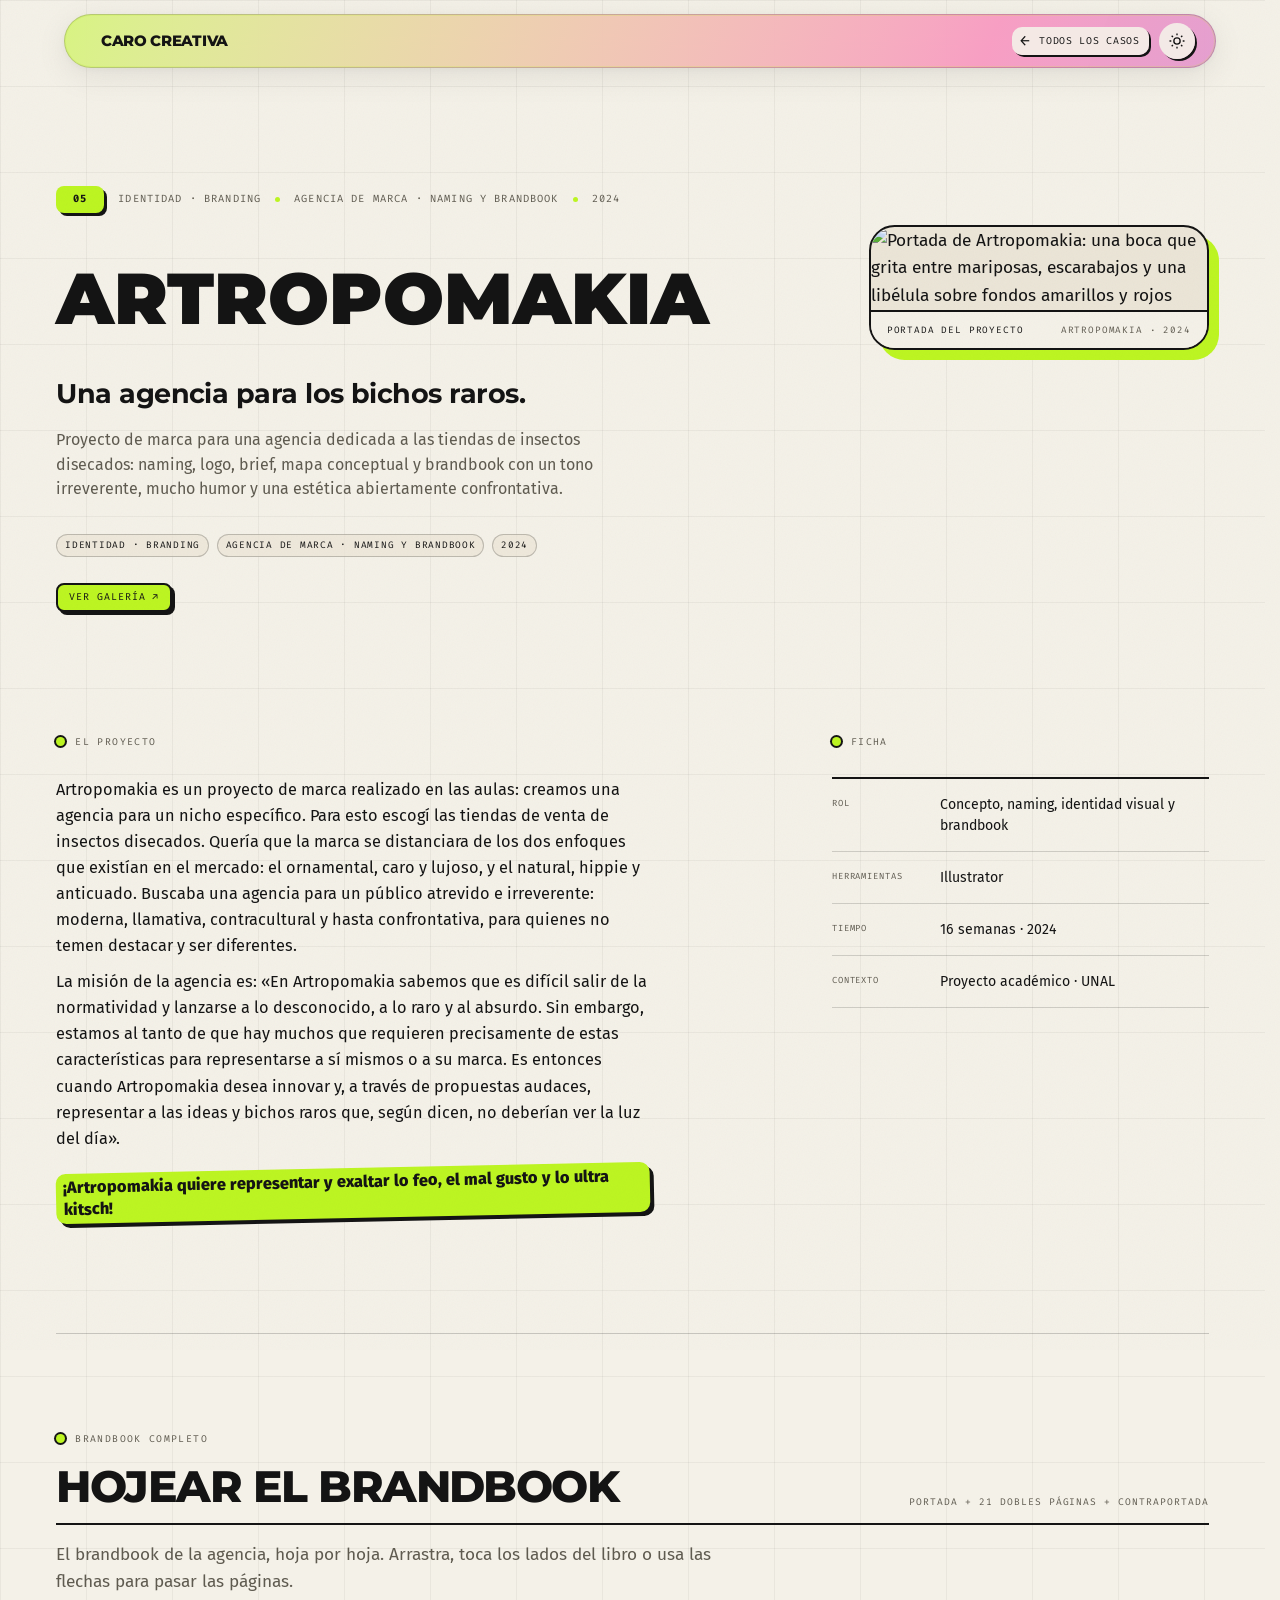
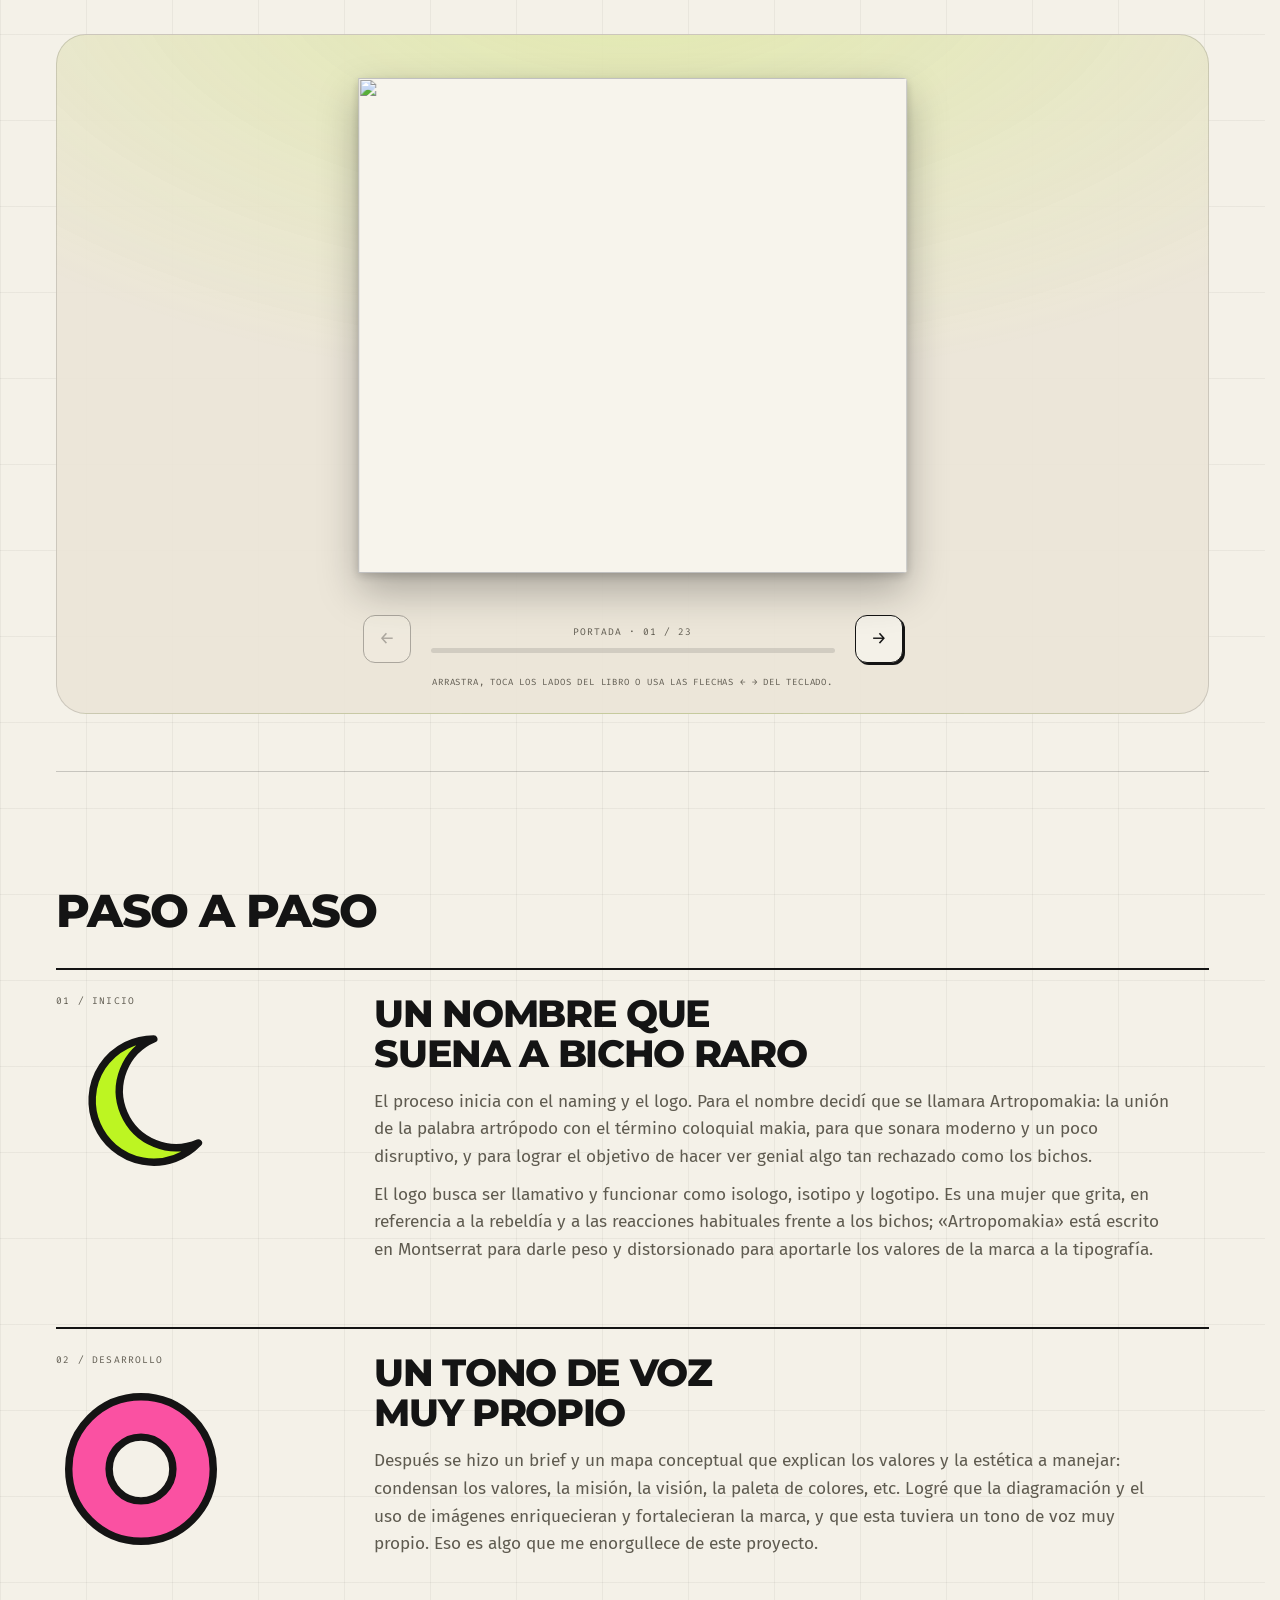
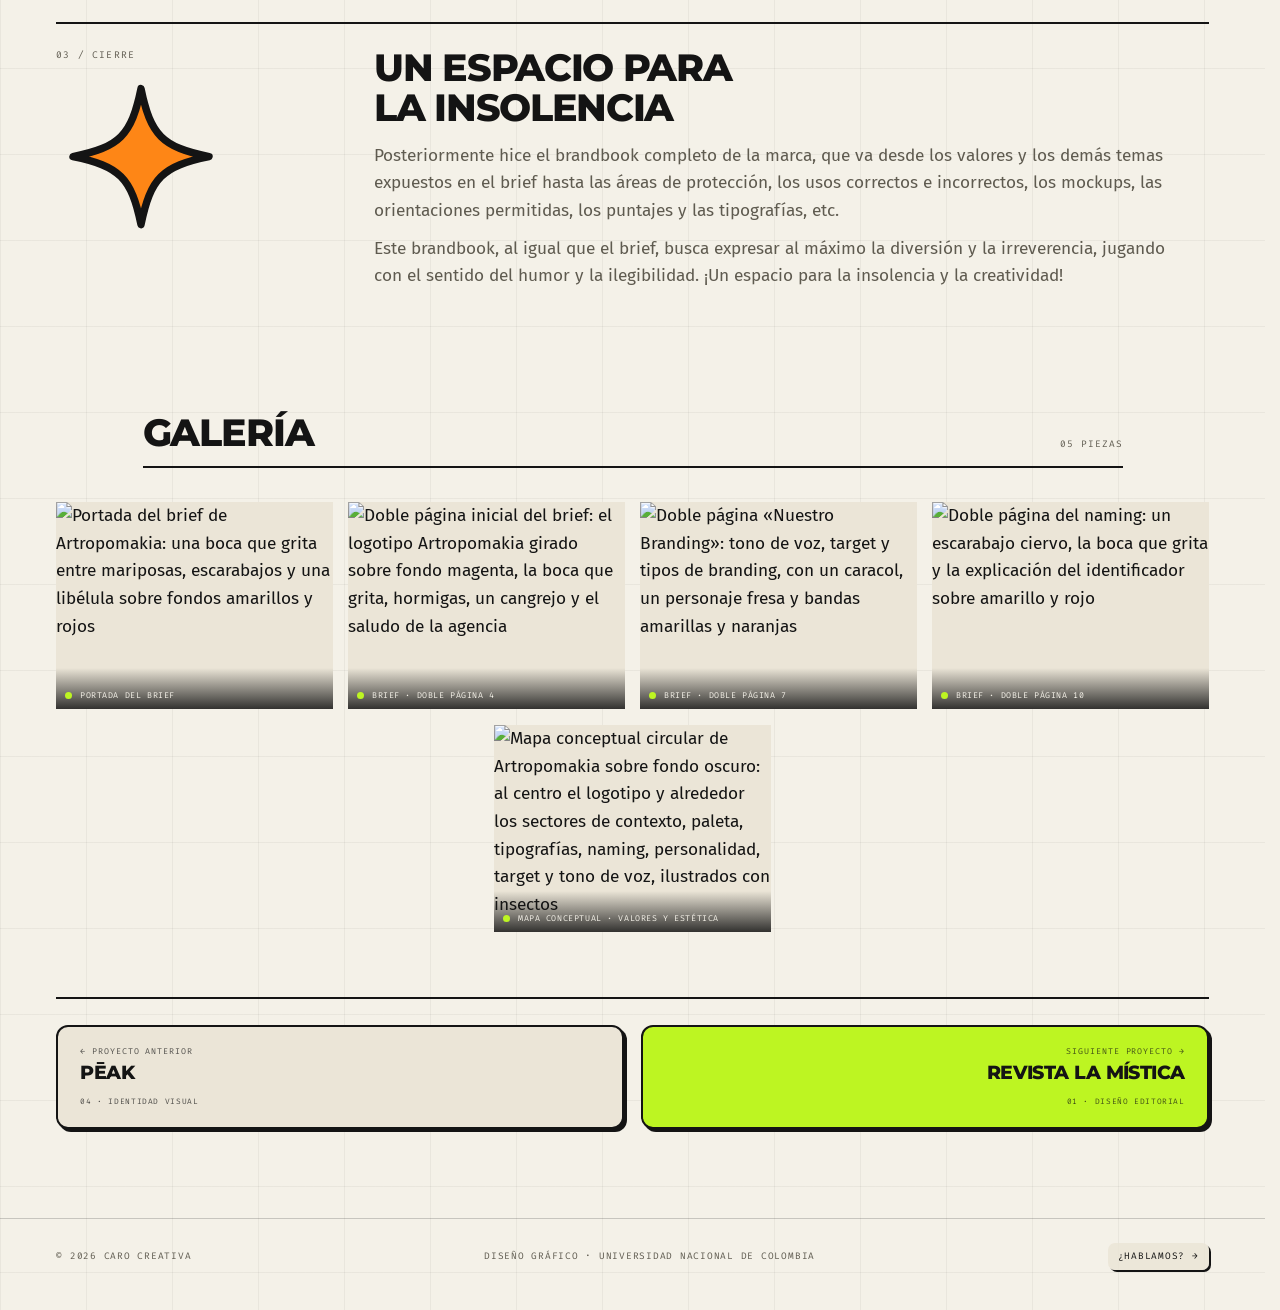
==== proyectos/artropomakia.html @ 35c49c98 "Add files via upload" ====
<!DOCTYPE html>
<html lang="es" data-theme="day">
<head>
  <meta charset="UTF-8">
  <meta name="viewport" content="width=device-width, initial-scale=1.0">
  <title>Artropomakia — Caro Creativa</title>
  <meta name="description" content="Proyecto de marca para una agencia dedicada a las tiendas de insectos disecados: naming, logo, brief, mapa conceptual y brandbook con un tono irreverente, mucho humor y una estética abiertamente confrontativa.">
  <meta name="theme-color" content="#f4f1e8">
  <meta property="og:title" content="Artropomakia — Caro Creativa">
  <meta property="og:description" content="Proyecto de marca para una agencia dedicada a las tiendas de insectos disecados: naming, logo, brief, mapa conceptual y brandbook con un tono irreverente, mucho humor y una estética abiertamente confrontativa.">
  <meta property="og:type" content="article">

  <link rel="icon" href="../assets/favicon.svg" type="image/svg+xml">
  <link rel="preconnect" href="https://fonts.googleapis.com">
  <link rel="preconnect" href="https://fonts.gstatic.com" crossorigin>
  <link href="https://fonts.googleapis.com/css2?family=Montserrat:wght@700;800;900&family=Fira+Sans:ital,wght@0,400;0,500;0,600;0,700;1,400&family=Fira+Code:wght@400;700&display=swap" rel="stylesheet">

  <script>
    try {
      var tema = localStorage.getItem('tema');
      if (tema === 'night' || tema === 'day') document.documentElement.dataset.theme = tema;
    } catch (e) {}
    document.documentElement.classList.add('js');
  </script>

  <link rel="stylesheet" href="../styles.css?v=23">
  <link rel="stylesheet" href="proyecto.css?v=82">
  <script src="../src/data/proyectos.js?v=84" defer></script>
  <script src="proyecto.js?v=47" defer></script>
</head>
<body class="project-page" data-project="artropomakia" data-root="../">

  <a class="skip-link" href="#contenido">Saltar al contenido</a>
  <div class="grain" aria-hidden="true"></div>
  <div class="project-progress" aria-hidden="true"><span data-project-progress></span></div>

  <header class="nav project-nav">
    <a class="brand" href="../index.html#inicio" aria-label="Caro Creativa, volver al inicio">
      <span class="brand__name">Caro Creativa</span>
    </a>

    <div class="project-nav__actions">
      <a class="project-nav__back" href="../index.html#trabajos" aria-label="Volver a todos los casos">
        <span class="project-nav__arrow" aria-hidden="true">←</span>
        <span>todos los casos</span>
      </a>
      <button class="theme-toggle" id="theme-toggle" type="button" aria-label="Cambiar a tema noche" aria-pressed="false">
        <svg class="icon icon--sun" viewBox="0 0 24 24" fill="none" stroke="currentColor" stroke-width="1.8" aria-hidden="true">
          <circle cx="12" cy="12" r="4.2"/>
          <path d="M12 2v2.4M12 19.6V22M2 12h2.4M19.6 12H22M4.9 4.9l1.7 1.7M17.4 17.4l1.7 1.7M19.1 4.9l-1.7 1.7M6.6 17.4l-1.7 1.7"/>
        </svg>
        <svg class="icon icon--moon" viewBox="0 0 24 24" fill="none" stroke="currentColor" stroke-width="1.8" aria-hidden="true">
          <path d="M20.5 14.6A8.6 8.6 0 0 1 9.4 3.5a8.6 8.6 0 1 0 11.1 11.1Z"/>
        </svg>
      </button>
    </div>
  </header>

  <main class="project-main" id="contenido">
    <article class="project-article" aria-labelledby="project-title">

      <div class="project-hero-layout">
        <header class="project-hero">
          <div class="project-hero__meta" data-reveal>
            <span class="project-hero__index" data-project-order>06</span>
            <span data-project-category>Identidad · Branding</span>
            <span class="project-hero__dot" aria-hidden="true"></span>
            <span data-project-type>Agencia de marca · Naming y brandbook</span>
            <span class="project-hero__dot" aria-hidden="true"></span>
            <span data-project-year>2024</span>
          </div>

          <h1 class="project-title" id="project-title" data-project-title data-reveal>Artropomakia</h1>
          <p class="project-tagline" data-project-tagline data-reveal>Una agencia para los bichos raros.</p>
          <p class="project-summary" data-project-summary data-reveal>Proyecto de marca para una agencia dedicada a las tiendas de insectos disecados: naming, logo, brief, mapa conceptual y brandbook con un tono irreverente, mucho humor y una estética abiertamente confrontativa.</p>
          <ul class="project-tags" data-project-tags data-reveal aria-label="Categorías del proyecto">
            <li>Identidad · Branding</li>
            <li>Agencia de marca · Naming y brandbook</li>
          </ul>
          <a class="project-hero__cta" href="#galeria" data-reveal>
            Ver galería <span aria-hidden="true">↗</span>
          </a>
        </header>

        <figure class="project-cover" data-reveal>
          <img data-project-cover src="../assets/img/proyectos/artropomakia.webp" alt="Portada de Artropomakia: una boca que grita entre mariposas, escarabajos y una libélula sobre fondos amarillos y rojos" width="1200" height="900">
          <figcaption>
            <span>Portada del proyecto</span>
            <span>Artropomakia · 2024</span>
          </figcaption>
        </figure>
      </div>

      <section class="project-intro" aria-labelledby="project-intro-title">
        <div>
          <p class="project-label" data-reveal>El proyecto</p>
          <h2 class="sr-only" id="project-intro-title">Sobre Artropomakia</h2>
          <div class="project-prose" data-project-intro data-reveal>
            <p>Proyecto de marca para una agencia dedicada a las tiendas de insectos disecados: naming, logo, brief, mapa conceptual y brandbook con un tono irreverente, mucho humor y una estética abiertamente confrontativa.</p>
          </div>
        </div>

        <aside class="project-intro__aside" data-reveal aria-label="Ficha del proyecto">
          <p class="project-label">Ficha</p>
          <dl class="project-facts">
            <div><dt>rol</dt><dd data-project-role>Concepto, ilustración, color y composición editorial</dd></div>
            <div><dt>herramientas</dt><dd data-project-tools>Procreate · Photoshop · InDesign</dd></div>
            <div><dt>tiempo</dt><dd data-project-duration>16 semanas · 2024</dd></div>
            <div><dt>contexto</dt><dd data-project-context>Proyecto académico · UNAL</dd></div>
          </dl>
        </aside>
      </section>

      <section class="project-book" data-project-book hidden aria-labelledby="project-book-title">
        <div class="project-book__head" data-reveal>
          <div>
            <p class="project-label" data-book-label></p>
            <h2 class="project-book__title" id="project-book-title" data-book-title></h2>
          </div>
          <p class="project-book__note" data-book-note></p>
        </div>
        <p class="project-book__desc" data-book-desc data-reveal></p>
        <div class="project-book__stage" data-reveal>
          <div class="project-book__viewport" data-book-viewport>
            <div class="book" data-book tabindex="0" role="group" aria-roledescription="revista hojeable" aria-describedby="project-book-help">
              <div class="book__base book__base--left" data-book-base="left" aria-hidden="true"><img data-book-img="left" alt="" decoding="async"></div>
              <div class="book__base book__base--right" data-book-base="right" aria-hidden="true"><img data-book-img="right" alt="" decoding="async"></div>
              <div class="book__turn" data-book-turn aria-hidden="true">
                <div class="book__face book__face--front"><img data-book-img="front" alt="" decoding="async"></div>
                <div class="book__face book__face--back"><img data-book-img="back" alt="" decoding="async"></div>
              </div>
              <span class="book__spine" aria-hidden="true"></span>
            </div>
            <button class="book__zone book__zone--prev" data-book-zone="prev" type="button" tabindex="-1" aria-label="Página anterior">
              <span class="book__zone-arrow" aria-hidden="true">←</span>
            </button>
            <button class="book__zone book__zone--next" data-book-zone="next" type="button" tabindex="-1" aria-label="Página siguiente">
              <span class="book__zone-arrow" aria-hidden="true">→</span>
            </button>
          </div>
          <div class="project-book__controls">
            <button class="book__btn" data-book-prev type="button" aria-label="Página anterior">←</button>
            <div class="project-book__status">
              <p class="project-book__counter" data-book-counter aria-live="polite">Portada</p>
              <div class="project-book__track" aria-hidden="true"><span class="project-book__fill" data-book-fill></span></div>
            </div>
            <button class="book__btn" data-book-next type="button" aria-label="Página siguiente">→</button>
          </div>
          <p class="project-book__hint" id="project-book-help">Arrastra, toca los lados del libro o usa las flechas ← → del teclado.</p>
        </div>
      </section>

      <section class="project-prototype" data-project-prototype hidden aria-labelledby="project-prototype-title">
        <div class="project-prototype__head" data-reveal>
          <div>
            <p class="project-label">Prototipo interactivo</p>
            <h2 class="project-prototype__title" id="project-prototype-title" data-prototype-title></h2>
          </div>
          <a class="project-prototype__link" data-prototype-link href="#" target="_blank" rel="noopener">Abrir en Figma ↗</a>
        </div>
        <p class="project-prototype__desc" data-prototype-desc data-reveal></p>
        <div class="project-prototype__stage" data-reveal>
          <div class="phone-mockup">
            <span class="phone-mockup__btn phone-mockup__btn--up" aria-hidden="true"></span>
            <span class="phone-mockup__btn phone-mockup__btn--down" aria-hidden="true"></span>
            <span class="phone-mockup__btn phone-mockup__btn--power" aria-hidden="true"></span>
            <div class="phone-mockup__screen">
              <div class="phone-mockup__island" aria-hidden="true"></div>
              <iframe data-prototype-iframe title="Prototipo interactivo" loading="lazy" allowfullscreen></iframe>
            </div>
          </div>
        </div>
      </section>

      <section class="project-chapters" aria-label="Proceso del proyecto">
        <div class="project-chapters__head" data-reveal>
          <h2 class="project-chapters__title">Paso a paso</h2>
        </div>
        <div class="project-chapters__list" data-project-chapters></div>
      </section>

      <section class="project-gallery" id="galeria" aria-labelledby="project-gallery-title">
        <div class="project-gallery__head" data-reveal>
          <h2 class="project-gallery__title" id="project-gallery-title">Galería</h2>
          <span class="project-gallery__count" data-project-gallery-count></span>
        </div>
        <div class="project-gallery__grid project-gallery__grid--compact" data-project-gallery></div>
      </section>

      <nav class="project-pager" aria-label="Otros proyectos">
        <a class="project-pager__link project-pager__link--prev" data-project-prev href="../index.html#trabajos">
          <span class="project-pager__label">← proyecto anterior</span>
          <span class="project-pager__title">Todos los casos</span>
          <span class="project-pager__meta">Caro Creativa · Portafolio</span>
        </a>
        <a class="project-pager__link project-pager__link--next" data-project-next href="../index.html#trabajos">
          <span class="project-pager__label">siguiente proyecto →</span>
          <span class="project-pager__title">Todos los casos</span>
          <span class="project-pager__meta">Caro Creativa · Portafolio</span>
        </a>
      </nav>

    </article>
  </main>

  <footer class="project-footer">
    <span>© <span data-project-year-copy>2024</span> Caro Creativa</span>
    <span>Diseño gráfico · Universidad Nacional de Colombia</span>
    <a href="../index.html#contacto">¿Hablamos? →</a>
  </footer>

  <dialog class="project-lightbox" data-project-lightbox aria-labelledby="project-lightbox-caption">
    <button class="project-lightbox__close" data-lightbox-close type="button" aria-label="Cerrar imagen">✕</button>
    <figure class="project-lightbox__figure">
      <img data-lightbox-image src="" alt="">
      <figcaption class="project-lightbox__caption" id="project-lightbox-caption" data-lightbox-caption></figcaption>
    </figure>
    <div class="project-lightbox__bar">
      <button class="project-lightbox__arrow" data-lightbox-prev type="button" aria-label="Imagen anterior">←</button>
      <span class="project-lightbox__count" data-lightbox-count></span>
      <button class="project-lightbox__arrow" data-lightbox-next type="button" aria-label="Imagen siguiente">→</button>
    </div>
  </dialog>

  <noscript>
    <p class="project-noscript">
      Este proyecto necesita JavaScript para mostrar su contenido completo.
      Puedes volver a la <a href="../index.html#trabajos">galería de casos</a>.
    </p>
  </noscript>

</body>
</html>
---- styles.css ----
/* =========================================================
   Caro Creativa — Portafolio
   Dirección: acid graphics + neo-brutalismo suave.
   Paleta: lima, violeta, rosa, naranja, púrpura sobre crema.
   Navbar glass, grid rectangular con nodos, marco 3D,
   textura halftone en formas ornamentales, logos + corazones retro.
   ========================================================= */

:root {
  --lime: #bdf522;
  --violet: #7b46f8;
  --pink: #fa51a2;
  --orange: #fe8616;
  --purple: #a609f0;

  --cream: #f4f1e8;
  --black: #141414;

  --paper: #f4f1e8;
  --paper-2: #ebe5d7;
  --ink: #141414;
  --muted: #5f5b50;

  --line: transparent;
  --line-strong: rgba(20, 20, 20, 0.12);
  --grid: rgba(20, 20, 20, 0.05);
  --grid-strong: rgba(20, 20, 20, 0.09);

  --glass-bg: color-mix(in srgb, var(--paper) 78%, transparent);
  --glass-border: color-mix(in srgb, var(--ink) 18%, transparent);
  --glass-shadow: 0 8px 32px rgba(0,0,0,0.08), 0 2px 8px rgba(0,0,0,0.04);

  --shadow: 6px 6px 0 var(--ink);
  --shadow-sm: 4px 4px 0 var(--ink);
  --shadow-lg: 10px 10px 0 var(--ink);
  --shadow-xl: 14px 14px 0 var(--ink);

  --font-display: "Montserrat", ui-sans-serif, system-ui, -apple-system, sans-serif;
  --font-sans: "Fira Sans", ui-sans-serif, system-ui, -apple-system, sans-serif;
  --font-mono: "Fira Code", ui-monospace, SFMono-Regular, Menlo, monospace;

  --pad: clamp(18px, 4.4vw, 64px);
  --max: 1340px;
  --ease: cubic-bezier(0.16, 0.84, 0.24, 1);
  --ease-soft: cubic-bezier(0.33, 1, 0.68, 1);

  --contact-bg: var(--paper);
  --contact-ink: var(--ink);
  --contact-mail: var(--ink);
  --contact-grid: rgba(20, 20, 20, 0.06);
}

[data-theme="night"] {
  --paper: #141414;
  --paper-2: #1e1e1e;
  --ink: #f4f1e8;
  --muted: #b6b0a2;

  --line: transparent;
  --line-strong: rgba(244, 241, 232, 0.12);
  --grid: rgba(244, 241, 232, 0.04);
  --grid-strong: rgba(244, 241, 232, 0.08);

  --glass-bg: color-mix(in srgb, var(--paper) 82%, transparent);
  --glass-border: color-mix(in srgb, var(--ink) 20%, transparent);
  --glass-shadow: 0 8px 32px rgba(0,0,0,0.35), 0 2px 8px rgba(0,0,0,0.2);

  --accent-text: var(--lime);
  --contact-bg: #0b0b0b;
  --contact-ink: var(--cream);
  --contact-mail: var(--lime);
  --contact-grid: rgba(244, 241, 232, 0.06);
}

/* =========================================================
   Print texture (halftone) - reusable
   ========================================================= */

/* =========================================================
   Reset
   ========================================================= */
*, *::before, *::after { box-sizing: border-box; }
html { scroll-behavior: smooth; -webkit-text-size-adjust: 100%; scrollbar-gutter: stable; overflow-x: clip; }
html.js body.is-loading { overflow: hidden; }
html:not(.js) body.is-loading { overflow: auto; }

body {
  margin: 0;
  background-color: var(--paper);
  background-image: none;
  color: var(--ink);
  font-family: var(--font-sans);
  font-size: clamp(1rem, 0.96rem + 0.2vw, 1.08rem);
  line-height: 1.6;
  font-weight: 400;
  overflow-x: hidden;
  transition: background-color 0.45s var(--ease), color 0.45s var(--ease);
}
body.menu-open { overflow: hidden; }

img { max-width: 100%; height: auto; display: block; }
a { color: inherit; text-decoration: none; }
button { font: inherit; color: inherit; background: none; border: 0; padding: 0; cursor: pointer; }
h1, h2, h3, p, figure, dl, dd { margin: 0; }
ul { margin: 0; padding: 0; list-style: none; }

::selection { background: var(--lime); color: var(--black); }
:focus-visible { outline: 3px solid var(--violet); outline-offset: 3px; }

/* =========================================================
   Utilidades
   ========================================================= */
.sr-only { position: absolute; width: 1px; height: 1px; padding: 0; margin: -1px; overflow: hidden; clip: rect(0 0 0 0); white-space: nowrap; border: 0; }

.skip-link {
  position: fixed; top: 10px; left: 10px; z-index: 1200;
  padding: 0.7em 1.1em; background: var(--lime); color: var(--black);
  border: none; border-radius: 8px;
  box-shadow: 4px 4px 0 var(--black);
  font-family: var(--font-mono); font-size: 0.72rem; letter-spacing: 0.08em; text-transform: uppercase;
  transform: translateY(-200%); transition: transform 0.3s var(--ease);
}
.skip-link:focus { transform: none; }

/* =========================================================
   Textura global grain
   ========================================================= */
.grain {
  position: fixed; inset: -50%; z-index: 90;
  pointer-events: none; opacity: 0.05;
  background-image: url("data:image/svg+xml,%3Csvg xmlns='http://www.w3.org/2000/svg' width='220' height='220'%3E%3Cfilter id='n'%3E%3CfeTurbulence type='fractalNoise' baseFrequency='0.82' numOctaves='3' stitchTiles='stitch'/%3E%3C/filter%3E%3Crect width='220' height='220' filter='url(%23n)'/%3E%3C/svg%3E");
  animation: grainShift 8s steps(6) infinite;
  mix-blend-mode: multiply;
}
[data-theme="night"] .grain { opacity: 0.08; mix-blend-mode: screen; }
.cutout-bg { position: fixed; inset: 0; z-index: 0; pointer-events: none; overflow: hidden; }
.cutout { position: absolute; display: block; filter: drop-shadow(4px 4px 0 rgba(20,20,20,.18)); opacity: .92; }
.cutout--star { aspect-ratio: 1; clip-path: polygon(50% 0%, 61% 35%, 98% 35%, 68% 57%, 79% 91%, 50% 70%, 21% 91%, 32% 57%, 2% 35%, 39% 35%); }
.cutout--star-1 { width: 96px; top: 14%; left: 4%; background: var(--pink); transform: rotate(-12deg); }
.cutout--star-2 { width: 64px; top: 52%; right: 6%; background: var(--violet); transform: rotate(14deg); }
.cutout--star-3 { width: 52px; bottom: 12%; left: 8%; background: var(--orange); transform: rotate(-8deg); }
.cutout--circle { border-radius: 50%; }
.cutout--circle-1 { width: 140px; aspect-ratio: 1; top: 28%; right: 12%; background: radial-gradient(circle at 32% 28%, #fff 0%, var(--lime) 34%, var(--lime) 100%); transform: rotate(8deg); }
.cutout--circle-2 { width: 88px; aspect-ratio: 1; top: 66%; right: 4%; background: radial-gradient(circle at 30% 30%, var(--cream) 0%, var(--orange) 55%, var(--orange) 100%); transform: rotate(-10deg); }
.cutout--circle-3 { width: 58px; aspect-ratio: 1; top: 8%; right: 22%; background: var(--purple); transform: rotate(12deg); }
.cutout--line { height: 10px; border-radius: 999px; }
.cutout--line-1 { width: 150px; top: 38%; left: 2%; background: var(--violet); transform: rotate(-24deg); }
.cutout--line-2 { width: 110px; top: 80%; right: 16%; background: var(--pink); transform: rotate(18deg); }
.cutout--line-3 { width: 84px; top: 6%; left: 38%; background: var(--lime); transform: rotate(-14deg); }
[data-theme="night"] .cutout { opacity: .55; filter: drop-shadow(4px 4px 0 rgba(0,0,0,.5)); }
@keyframes grainShift {
  0%,100% { transform: translate(0,0); }
  20% { transform: translate(-2%,1%); }
  40% { transform: translate(1%,-2%); }
  60% { transform: translate(-1%,2%); }
  80% { transform: translate(2%,1%); }
}

/* =========================================================
   Progress bar
   ========================================================= */
.progress { position: fixed; top: 0; left: 0; right: 0; height: 4px; z-index: 150; pointer-events: none; }
.progress span { display: block; height: 100%; background: var(--lime); border: none; transform: scaleX(0); transform-origin: left center; }

/* =========================================================
   Cursor personalizado (mismo comportamiento)
   ========================================================= */
.cursor { position: fixed; top: 0; left: 0; z-index: 1000; pointer-events: none; mix-blend-mode: difference; display: none; opacity: 0; }
.has-cursor .cursor { display: block; }
.cursor__ring { position: absolute; top: 0; left: 0; width: 36px; height: 36px; margin: -18px 0 0 -18px; border: 1px solid #fff; border-radius: 50%; display: grid; place-items: center; transition: width .35s var(--ease), height .35s var(--ease), margin .35s var(--ease), background .35s var(--ease); }
.cursor__dot { position: absolute; top: 0; left: 0; width: 5px; height: 5px; margin: -2.5px 0 0 -2.5px; border-radius: 50%; background: #fff; }
.cursor__label { font-family: var(--font-sans); font-size: 10px; letter-spacing: .08em; text-transform: uppercase; color: #000; opacity: 0; transform: scale(.6); transition: opacity .25s var(--ease), transform .25s var(--ease); white-space: nowrap; }
.cursor.is-link .cursor__ring { width: 58px; height: 58px; margin: -29px 0 0 -29px; }
.cursor.is-view .cursor__ring { width: 92px; height: 92px; margin: -46px 0 0 -46px; background: #fff; border-color: #fff; }
.cursor.is-view .cursor__label { opacity: 1; transform: none; }
@media (pointer: coarse), (hover: none) { .cursor { display: none !important; } }

/* =========================================================
   INTRO: estrella collage scroll-driven
   ========================================================= */
.star-stage { position: fixed; inset: 0; z-index: 200; display: grid; place-items: center; overflow: hidden; touch-action: none; cursor: crosshair; transition: opacity .6s var(--ease), visibility .6s var(--ease); }
.star-stage.is-done { opacity: 0; visibility: hidden; pointer-events: none; }

.star-stage__bg { position: absolute; inset: 0; background-color: var(--cream); background-image: linear-gradient(to right, rgba(20,20,20,.1) 1px, transparent 1px), linear-gradient(to bottom, rgba(20,20,20,.1) 1px, transparent 1px), radial-gradient(circle at 50% 44%, rgba(255,255,255,.75), transparent 62%); background-size: 64px 64px, 64px 64px, 100% 100%; transition: opacity .15s linear; }

.star-stage__scale { position: relative; z-index: 2; width: min(82vmin, 780px); aspect-ratio: 1; display: grid; place-items: center; will-change: transform; transform-origin: center center; }
.star-stage__collage { position: relative; width: 100%; height: 100%; animation: starArrive 1.1s var(--ease) both; transform-origin: center center; }
@keyframes starArrive { from { opacity: 0; transform: scale(.55) rotate(-10deg); } to { opacity: 1; transform: none; } }

.star-layer { position: absolute; display: block; transform-origin: 50% 50%; will-change: transform, opacity; pointer-events: none; user-select: none; }
.star-layer--pink   { width: 92%; left: -9%; top: 11%; z-index: 1; }
.star-layer--lime   { width: 64%; left: 47%; top: -3%; z-index: 2; }
.star-layer--black  { width: 20%; left: 41%; top: 36%; z-index: 3; }
.star-layer--violet { width: 68%; left: 15%; top: 28%; z-index: 4; }
.star-layer--orange { width: 71%; left: 40%; top: 44%; z-index: 5; }
.star-layer--purple { width: 41%; left: 47%; top: 15%; z-index: 6; }

.star-stage__flash { position: absolute; inset: -10%; z-index: 8; pointer-events: none; opacity: 0; background: radial-gradient(circle at 50% 50%, #fff 0%, var(--lime) 16%, color-mix(in srgb, var(--lime) 42%, transparent) 40%, transparent 68%); }

.star-stage__hint { position: absolute; left: 50%; bottom: clamp(22px, 4vh, 40px); transform: translateX(-50%); z-index: 10; display: flex; align-items: center; gap: 12px; margin: 0; padding: .72em 1.2em; background: var(--black); color: var(--cream); border: none; border-radius: 999px; box-shadow: 4px 4px 0 var(--violet); font-family: var(--font-mono); font-size: .68rem; letter-spacing: .16em; text-transform: uppercase; white-space: nowrap; transition: opacity .4s var(--ease); }
.star-stage.is-growing .star-stage__hint { opacity: 0; }
.star-stage__arrow { display: inline-block; animation: hintBounce 1.1s steps(2,end) infinite; }
@keyframes hintBounce { 0%,100% { transform: translateY(0); } 50% { transform: translateY(4px); } }

.star-stage__skip { position: absolute; top: clamp(16px,3vh,28px); right: clamp(16px,3vw,36px); z-index: 12; padding: .65em 1.05em; background: var(--cream); color: var(--black); border: none; border-radius: 999px; box-shadow: 3px 3px 0 var(--black); font-family: var(--font-mono); font-size: .66rem; letter-spacing: .12em; text-transform: uppercase; transition: transform .2s var(--ease), background .2s var(--ease), box-shadow .2s var(--ease); }
.star-stage__skip:hover { background: var(--lime); transform: translate(2px,2px); box-shadow: 1px 1px 0 var(--black); }

/* =========================================================
   NAVBAR BREATH (glass con respiración de la paleta)
   ========================================================= */
.nav {
  position: fixed;
  top: clamp(8px, 1.4vw, 14px);
  left: 50%;
  right: auto;
  width: min(90%, 1200px);
  transform: translateX(-50%);
  z-index: 100;
  display: flex;
  align-items: center;
  justify-content: space-between;
  gap: 18px;
  padding: 8px clamp(14px, 1.6vw, 22px) 8px clamp(26px, 2.8vw, 38px);
  border: 1px solid var(--glass-border);
  border-radius: 100px;
  background:
    linear-gradient(112deg, color-mix(in srgb, var(--lime) 52%, transparent), color-mix(in srgb, var(--pink) 52%, transparent), color-mix(in srgb, var(--violet) 58%, transparent), color-mix(in srgb, var(--orange) 50%, transparent), color-mix(in srgb, var(--purple) 50%, transparent)) border-box,
    var(--glass-bg);
  background-size: 320% 320%, 100% 100%;
  -webkit-backdrop-filter: blur(26px) saturate(190%);
  backdrop-filter: blur(26px) saturate(190%);
  box-shadow: var(--glass-shadow), 0 0 0 1px color-mix(in srgb, var(--lime) 18%, transparent) inset;
  transition: box-shadow .3s var(--ease), border-color .3s var(--ease);
}
@media (max-width: 900px) { .nav { width: min(92%, 640px); } }
.nav.is-scrolled { box-shadow: 0 12px 40px rgba(0,0,0,.12), 0 4px 16px rgba(0,0,0,.06); }

.brand { display: flex; flex: 0 0 auto; flex-direction: column; line-height: 1; position: relative; z-index: 50; }
.brand__name { font-family: var(--font-display); font-weight: 800; font-size: .92rem; letter-spacing: -.02em; text-transform: uppercase; white-space: nowrap; font-synthesis: none; }
.brand__dot { color: var(--accent-text); }
[data-theme="night"] .brand__dot { color: var(--lime); }
.brand__role { font-family: var(--font-mono); font-size: .54rem; letter-spacing: .14em; text-transform: uppercase; color: var(--muted); margin-top: 5px; }

.nav__links { display: flex; align-items: center; gap: clamp(4px, .8vw, 12px); position: relative; z-index: 45; }
.nav__links a { position: relative; display: inline-flex; align-items: baseline; gap: 6px; padding: 6px 11px; border: none; border-radius: 10px; font-size: .78rem; letter-spacing: .01em; transition: background .25s var(--ease), box-shadow .25s var(--ease), color .25s var(--ease); }
.nav__links a:hover, .nav__links a.is-active { background: var(--lime); color: var(--black); box-shadow: 2px 2px 0 var(--black); }
.nav__num { font-family: var(--font-mono); font-size: .55rem; letter-spacing: .05em; opacity: .85; }

.nav__actions { display: flex; align-items: center; gap: 10px; position: relative; z-index: 50; }
.theme-toggle { width: 36px; height: 36px; border: none; border-radius: 50%; background: color-mix(in srgb, var(--paper) 90%, transparent); box-shadow: 2px 2px 0 var(--ink); display: grid; place-items: center; transition: transform .2s var(--ease), background .25s var(--ease), box-shadow .2s var(--ease); }
.theme-toggle:hover { background: var(--lime); color: var(--black); transform: translate(1px,1px) rotate(12deg); box-shadow: 1px 1px 0 var(--ink); }
.theme-toggle .icon { width: 18px; height: 18px; grid-area: 1/1; }
[data-theme="night"] .icon--sun { display: none; }
[data-theme="day"] .icon--moon { display: none; }

.nav__toggle { display: none; width: 44px; height: 44px; position: relative; border: none; border-radius: 14px; background: color-mix(in srgb, var(--paper) 90%, transparent); box-shadow: 2px 2px 0 var(--ink); }
.nav__toggle span { position: absolute; left: 50%; width: 18px; height: 2px; background: var(--ink); transform: translateX(-50%); transition: transform .35s var(--ease), top .35s var(--ease); }
.nav__toggle span:first-child { top: 17px; }
.nav__toggle span:last-child { top: 25px; }
.nav.is-open .nav__toggle span:first-child { top: 21px; transform: translateX(-50%) rotate(45deg); }
.nav.is-open .nav__toggle span:last-child { top: 21px; transform: translateX(-50%) rotate(-45deg); }

/* =========================================================
   Tipografía y piezas compartidas
   ========================================================= */
.label { display: inline-flex; align-items: center; gap: 10px; margin: 0; padding: .5em .9em; background: var(--ink); color: var(--paper); border: none; border-radius: 8px; box-shadow: 3px 3px 0 var(--violet); font-family: var(--font-mono); font-size: .68rem; letter-spacing: .14em; text-transform: uppercase; }
.label span { color: var(--lime); font-weight: 700; }
.label--light { background: var(--cream); color: var(--black); box-shadow: 3px 3px 0 var(--lime); }
.label--light span { color: var(--accent-text); }

.section { position: relative; max-width: var(--max); margin: 0 auto; padding: clamp(80px, 11vw, 152px) var(--pad); scroll-margin-top: 100px; }
.section__head { margin-bottom: clamp(44px, 6vw, 84px); }
.section__title { font-family: var(--font-display); font-weight: 800; font-size: clamp(2.1rem, 5.2vw, 4.9rem); line-height: 1.05; letter-spacing: -.035em; text-transform: uppercase; max-width: 18ch; margin-top: 24px; text-wrap: balance; }
.section__title em { font-style: normal; display: inline-block; padding: .04em .22em; background: var(--lime); color: var(--black); border: none; border-radius: 8px; box-shadow: 4px 4px 0 var(--black); transform: rotate(-1.2deg); }
.work .section__title em { background: var(--pink); }

/* Botones */
.btn { display: inline-flex; align-items: center; gap: .7em; padding: .95em 1.35em; border: none; border-radius: 12px; background: var(--paper-2); color: var(--ink); font-family: var(--font-mono); font-weight: 700; font-size: .8rem; letter-spacing: .05em; text-transform: uppercase; box-shadow: 4px 4px 0 var(--ink); transition: background .25s var(--ease), color .25s var(--ease), transform .2s var(--ease), box-shadow .2s var(--ease); will-change: transform; }
.btn:hover { transform: translate(2px,2px); box-shadow: 2px 2px 0 var(--ink); }
.btn--solid { background: var(--lime); color: var(--black); box-shadow: 4px 4px 0 var(--violet); }
.btn--solid:hover { background: var(--pink); box-shadow: 2px 2px 0 var(--violet); }
.btn--ghost:hover { background: var(--violet); color: var(--cream); }
.arrow { display: inline-block; transition: transform .3s var(--ease); }
.btn:hover .arrow { transform: translate(3px,3px); }

/* =========================================================
   HERO
   ========================================================= */
.hero { position: relative; isolation: isolate; max-width: var(--max); margin: 0 auto; padding: clamp(118px, 15vh, 184px) var(--pad) clamp(80px, 12vw, 140px); display: grid; grid-template-columns: minmax(0, 1.3fr) minmax(280px, .7fr); grid-template-areas: "top visual" "bot visual"; align-items: start; gap: 0 clamp(28px, 4vw, 64px); overflow: hidden; }
.hero__continuation { grid-column: 1 / -1; margin-top: clamp(70px, 10vw, 130px); }
.hero__head { margin-bottom: clamp(36px, 5vw, 64px); }

.hero__bg { position: absolute; inset: 0; z-index: 0; pointer-events: none; }

/* Grid rectangular sutil (sin trama de puntos) */
.hero__grid {
  position: absolute; inset: 0; z-index: 0;
  background-image:
    linear-gradient(to right, rgba(20,20,20,.05) 1px, transparent 1px),
    linear-gradient(to bottom, rgba(20,20,20,.05) 1px, transparent 1px);
  background-size: 80px 120px;
  opacity: .55;
}

.shape { position: absolute; display: block; pointer-events: none; border: none; }

.shape--stripes {
  right: 2%; bottom: 0; width: clamp(72px, 8.5vw, 132px); height: clamp(56px, 6.8vw, 104px);
  background: repeating-linear-gradient(-45deg, var(--violet) 0 10px, transparent 10px 20px);
  border-radius: 14px; transform: rotate(-7deg);
}

.shape--star {
  right: 31%; top: 11%; width: clamp(46px, 5.5vw, 82px); aspect-ratio: 1;
  background: var(--orange); clip-path: polygon(50% 0%, 61% 35%, 98% 35%, 68% 57%, 79% 91%, 50% 70%, 21% 91%, 32% 57%, 2% 35%, 39% 35%);
  filter: drop-shadow(3px 3px 0 var(--ink));
}

.hero__copy { position: relative; z-index: 2; min-width: 0; }

.hero__copy--top { grid-area: top; }
.hero__copy--bot { grid-area: bot; }
.hero__top { display: flex; flex-wrap: wrap; align-items: center; justify-content: space-between; gap: 10px 24px; margin-bottom: clamp(16px, 2.4vh, 26px); padding-bottom: 10px; border-bottom: 1px solid var(--line-strong); }
.eyebrow { display: inline-flex; align-items: center; gap: 10px; margin: 0; font-family: var(--font-mono); font-size: .66rem; letter-spacing: .12em; text-transform: uppercase; color: var(--muted); }
.pulse { width: 9px; height: 9px; background: var(--lime); border: none; border-radius: 50%; animation: pulse 2.4s infinite; }
@keyframes pulse { 0% { box-shadow: 0 0 0 0 color-mix(in srgb, var(--lime) 65%, transparent); } 70% { box-shadow: 0 0 0 9px transparent; } 100% { box-shadow: 0 0 0 0 transparent; } }
.hero__coord { font-family: var(--font-mono); font-size: .6rem; letter-spacing: .1em; text-transform: uppercase; color: var(--muted); }

.hero__intro { display: flex; flex-direction: row; align-items: center; gap: clamp(20px, 3vw, 36px); margin-bottom: clamp(18px, 2.8vh, 28px); }
.hero__quieres { font-family: var(--font-display); font-weight: 800; font-size: clamp(1.65rem, 3.05vw, 2.6rem); line-height: .98; letter-spacing: -.015em; text-transform: uppercase; display: flex; flex-direction: column; width: auto; max-width: 480px; flex-shrink: 1; }
.hero__quieres span { display: block; line-height: .98; white-space: nowrap; }
.hero__quieres em { font-style: normal; display: inline-block; line-height: 1; font-size: 1em; margin: 0 .04em; padding: 0; background: none; color: var(--accent-text); border-radius: 0; transform: none; }
.hero__servicios { font-family: var(--font-mono); font-size: .68rem; line-height: 1.9; letter-spacing: .06em; text-transform: uppercase; color: var(--muted); flex-shrink: 0; }
.hero__servicios li::before { content: "— "; color: var(--accent-text); font-weight: 700; }
.hero__foot { display: grid; grid-template-columns: 1fr 1.3fr 1fr; gap: clamp(16px, 2.5vw, 32px); margin-top: clamp(26px, 4vh, 42px); padding-top: 18px; border-top: 1px solid var(--line-strong); font-family: var(--font-mono); font-size: .66rem; line-height: 1.9; letter-spacing: .03em; }
.hero__foot-col p { margin: 0; }
.hero__foot-col--lema p + p { margin-top: 4px; }
.hero__foot-col--lema em { font-style: normal; color: var(--violet); }
.hero__foot-col--contact { text-align: right; }
.hero__foot-col--contact a { text-decoration: underline; text-underline-offset: 3px; }
.hero__foot-col--contact a:hover { color: var(--accent-text); }
@media (max-width: 720px) { .hero__foot { grid-template-columns: 1fr; gap: 12px; } .hero__foot-col--contact { text-align: left; } .hero__row { flex-wrap: wrap; } .hero__actions { margin-left: 0; flex-direction: row; flex-wrap: wrap; } .hero__stack { flex-direction: column; } .hero__stack-group--ai { margin-left: 0; } }

.hero__title { font-weight: 800; line-height: 1; }

/* Cajas tipográficas "Caro Creativa" - solo relleno */
.hero__boxes { --box: clamp(1.75rem, 4.6vw, 4.4rem); --box-gap: clamp(3px, .55vw, 8px); display: flex; flex-direction: column; align-items: flex-start; gap: clamp(5px, .8vw, 10px); }
.hero__line { display: flex; gap: var(--box-gap); }
.hero__line--1 { transform: rotate(-1.2deg); transform-origin: left center; }
.hero__line--2 { transform: rotate(.8deg); transform-origin: left center; }
.box { position: relative; display: grid; place-items: center; font-weight: 900; width: var(--box); height: var(--box); border: none; border-radius: 10px; background: var(--box-bg, var(--paper)); color: var(--box-fg, var(--ink)); box-shadow: 4px 4px 0 var(--ink); font-family: var(--font-display); font-size: calc(var(--box) * .54); line-height: 1; overflow: hidden; transition: transform .2s var(--ease), box-shadow .2s var(--ease); }
.box:nth-child(6n+1) { --box-bg: var(--lime); --box-fg: var(--black); }
.box:nth-child(6n+2) { --box-bg: var(--pink); --box-fg: var(--black); }
.box:nth-child(6n+3) { --box-bg: var(--violet); --box-fg: var(--cream); }
.box:nth-child(6n+4) { --box-bg: var(--orange); --box-fg: var(--black); }
.box:nth-child(6n+5) { --box-bg: var(--purple); --box-fg: var(--cream); }
.box:nth-child(6n+6) { --box-bg: var(--cream); --box-fg: var(--black); }
.box:hover { transform: translate(-2px,-2px); box-shadow: 6px 6px 0 var(--ink); }
.box__char { display: block; transform: translateZ(0); }
.box.is-scrambling { animation: boxShake .16s steps(2,end) infinite; z-index: 3; }
.box.is-scrambling .box__char { text-shadow: -2px 0 var(--pink), 2px 0 var(--violet); }
.box.is-done { animation: none; }
@keyframes boxShake { 0% { transform: translate(0,0); } 50% { transform: translate(-1px,1px); } 100% { transform: translate(1px,0); } }

.hero__sub { margin-top: clamp(16px, 2.4vh, 26px); font-family: var(--font-sans); font-weight: 700; font-size: clamp(1.05rem, 2.1vw, 1.85rem); line-height: 1.15; letter-spacing: -.025em; color: var(--ink); max-width: 22ch; }
.hero__sub em { font-style: normal; display: inline-block; padding: .05em .24em; background: var(--lime); color: var(--black); border: none; border-radius: 8px; box-shadow: 3px 3px 0 var(--black); transform: rotate(-1.5deg); }

.hero__row { display: flex; flex-wrap: nowrap; align-items: flex-start; justify-content: space-between; gap: clamp(20px, 3vw, 36px); margin-top: clamp(14px, 2vh, 22px); }
.hero__lead { flex: 1 1 auto; max-width: 38ch; color: var(--muted); font-size: clamp(.98rem, .94rem + .28vw, 1.12rem); line-height: 1.6; }
.hero__actions { display: flex; flex-direction: column; align-items: stretch; gap: 10px; flex: 0 0 auto; width: 100%; }
.hero__actions--under-frame { width: 220px; margin-top: clamp(38px, 5vh, 56px); margin-left: auto; margin-right: 0; align-self: flex-end; justify-content: stretch; align-items: stretch; }
.hero__stack { display: flex; flex-wrap: wrap; gap: clamp(18px, 3vw, 34px); align-items: flex-start; margin-top: clamp(22px, 3vh, 34px); }
.hero__stack-group { display: flex; flex-direction: column; gap: 10px; }
.hero__stack-label { font-family: var(--font-mono); font-size: .58rem; letter-spacing: .14em; text-transform: uppercase; color: var(--muted); }
.hero__logos { display: flex; flex-wrap: wrap; gap: 8px; }
.hero__logo { display: flex; flex-direction: column; align-items: center; gap: 5px; padding: 9px; background: var(--paper-2); border-radius: 12px; box-shadow: 3px 3px 0 var(--ink); transition: transform .25s var(--ease), box-shadow .25s var(--ease); }
.hero__logo:hover { transform: translateY(-3px); box-shadow: 5px 5px 0 var(--ink); }
[data-theme="night"] .label span { color: var(--purple); }
[data-theme="night"] .reviews .label span { color: #b9ed1c; }

.hero__logo img { width: 32px; height: 32px; object-fit: contain; }

[data-theme="night"] .hero__logo img[src$="chatgpt.svg"],
[data-theme="night"] .hero__logo img[src$="davinci.svg"],
[data-theme="night"] .hero__logo img[src$="figma.svg"] {
  filter: invert(1);
}
.hero__hearts { display: flex; gap: 2px; }
.hero__hearts .heart { width: 14px; height: 14px; image-rendering: pixelated; }
.hero__hearts .heart.filled { filter: drop-shadow(1px 1px 0 rgba(20,20,20,.3)); }
.hero__hearts .heart.half { filter: drop-shadow(1px 1px 0 rgba(20,20,20,.15)) grayscale(.4); }
.hero__hearts .heart.empty { filter: grayscale(1) opacity(.35); }
.hero__stack-group--ai { margin-left: 0; }
.hero__logos--ai .hero__logo { background: color-mix(in srgb, var(--lime) 18%, var(--paper-2)); }

/* Visual del hero - Marco 3D */
.hero__visual { position: relative; z-index: 1; grid-area: visual; width: 100%; max-width: 360px; justify-self: end; perspective: 1200px; display: flex; flex-direction: column; align-items: center; }

.portrait-frame--3q { position: relative; width: 100%; max-width: 360px; transform-style: preserve-3d; transform: rotateY(-22deg) rotateX(9deg) rotate(-1deg); transition: transform .7s var(--ease); transform-origin: left center; }
.hero__visual:hover .portrait-frame--3q { transform: rotateY(-10deg) rotateX(3deg) rotate(0) translateY(-8px); }

.frame__depth {
  position: absolute; inset: 0; z-index: 0;
  background: #0c0c0c;
  border-radius: 24px;
  transform: translateZ(-28px);
  box-shadow: 0 24px 48px rgba(0,0,0,.28);
}
[data-theme="night"] .frame__depth { background: #000; }

.frame__side { position: absolute; z-index: 1; pointer-events: none; }
.frame__side--left {
  left: -14px; top: 6px; bottom: 6px; width: 28px;
  background: linear-gradient(90deg, rgba(0,0,0,.0) 0%, rgba(0,0,0,.55) 55%, rgba(0,0,0,.75) 100%);
  border-radius: 10px 0 0 10px;
  transform: rotateY(90deg);
  transform-origin: right center;
  filter: brightness(.45);
}
.frame__side--bottom {
  left: 6px; right: 6px; bottom: -14px; height: 28px;
  background: linear-gradient(180deg, rgba(0,0,0,.5) 0%, rgba(0,0,0,.15) 100%);
  border-radius: 0 0 10px 10px;
  transform: rotateX(90deg);
  transform-origin: top center;
  filter: brightness(.5);
}
.frame__caption {
  position: absolute; left: 14px; bottom: 14px; z-index: 4;
  transform: translateZ(6px);
}
.frame__border {
  position: relative; z-index: 2;
  background: linear-gradient(145deg, color-mix(in srgb, var(--cream) 95%, transparent), color-mix(in srgb, var(--cream) 70%, transparent));
  border: 2px solid var(--ink);
  border-radius: 24px;
  box-shadow:
    inset 0 2px 0 color-mix(in srgb, var(--cream) 90%, transparent),
    inset 0 -2px 0 color-mix(in srgb, var(--ink) 15%, transparent),
    8px 8px 0 var(--violet),
    0 0 0 1px rgba(20,20,20,.05);
  transform: translateZ(10px);
  overflow: hidden;
}
.frame__inner { display: block; }
.frame__inner img { width: 100%; aspect-ratio: 4/5; object-fit: cover; object-position: 38% center; transition: transform 1.2s var(--ease-soft); }
.portrait-frame:hover .frame__inner img { transform: scale(1.03); }
.frame__shadow {
  position: absolute; bottom: -28px; left: 4%; right: 18%; height: 34px; z-index: -2;
  transform: translateZ(-40px) rotateY(-16deg);
  background: radial-gradient(ellipse at center, rgba(20,20,20,.25) 0%, transparent 70%);
  filter: blur(8px);
  opacity: .6;
  transition: opacity .5s var(--ease), transform .5s var(--ease);
}
.hero__visual:hover .frame__shadow { opacity: .3; transform: scaleX(.8); }

.portrait-frame .frame__caption {
  position: absolute; left: 14px; bottom: 14px; z-index: 4;
  padding: 6px 10px; background: var(--lime); color: var(--black);
  border: none; border-radius: 8px; box-shadow: 2px 2px 0 var(--black);
  font-family: var(--font-mono); font-size: .56rem; letter-spacing: .1em; text-transform: uppercase;
}

.badge-spin { position: absolute; left: -48px; bottom: 160px; width: 132px; height: 132px; border-radius: 50%; background: var(--lime); border: none; display: grid; place-items: center; box-shadow: 5px 5px 0 var(--ink); }
.badge-spin svg { position: absolute; inset: 0; width: 100%; height: 100%; animation: spin 22s linear infinite; }
.badge-spin text { font-family: var(--font-mono); font-size: 11px; letter-spacing: .14em; text-transform: uppercase; fill: var(--black); }
.badge-spin__star { font-size: 1.5rem; color: var(--black); line-height: 1; }
@keyframes spin { to { transform: rotate(360deg); } }

.sticker { position: absolute; top: -26px; right: -22px; width: 108px; padding: 11px 9px; background: var(--orange); color: var(--black); border: none; border-radius: 12px; box-shadow: 5px 5px 0 var(--black); transform: rotate(8deg); text-align: center; line-height: 1.05; transition: transform .5s var(--ease); }
.hero__visual:hover .sticker { transform: rotate(-3deg) translateY(-4px); }
.sticker span, .sticker em { display: block; font-family: var(--font-mono); font-size: .52rem; letter-spacing: .1em; text-transform: uppercase; font-style: normal; }
.sticker strong { display: block; font-family: var(--font-display); font-weight: 800; font-size: 1.2rem; margin: 4px 0 2px; letter-spacing: -.02em; }

.hero__visual::before { content: ""; position: absolute; top: -16px; left: 50%; z-index: 3; width: 120px; height: 30px; background: rgba(244,241,232,.78); border: none; border-radius: 4px; transform: translateX(-50%) rotate(-3deg); }

.scroll-cue { position: absolute; left: 50%; bottom: 16px; transform: translateX(-50%); display: flex; flex-direction: column; align-items: center; gap: 8px; font-family: var(--font-mono); font-size: .56rem; letter-spacing: .2em; text-transform: uppercase; color: var(--muted); }
.scroll-cue__line { width: 3px; height: 42px; background: rgba(20,20,20,.15); border-radius: 2px; position: relative; overflow: hidden; }
.scroll-cue__line::after { content: ""; position: absolute; top: -100%; left: 0; width: 100%; height: 100%; background: var(--lime); animation: scrollLine 2.2s var(--ease) infinite; }
@keyframes scrollLine { 0% { top: -100%; } 60%,100% { top: 100%; } }

/* =========================================================
   MARQUEE
   ========================================================= */
.marquee { border: none; background: var(--lime); color: var(--black); overflow: hidden; padding: clamp(12px, 2vw, 20px) 0; }
.marquee__track { display: flex; align-items: center; width: max-content; animation: marquee 34s linear infinite; }
.marquee__group { display: flex; align-items: center; gap: clamp(18px, 3vw, 36px); padding-right: clamp(18px, 3vw, 36px); }
.marquee:hover .marquee__track { animation-play-state: paused; }
.marquee span { font-family: var(--font-display); font-weight: 800; font-size: clamp(1.3rem, 3vw, 2.5rem); letter-spacing: -.02em; text-transform: uppercase; white-space: nowrap; line-height: 1.1; }
.marquee i { font-style: normal; font-size: clamp(.9rem, 1.7vw, 1.4rem); color: var(--black); }
@keyframes marquee { to { transform: translateX(-50%); } }

/* =========================================================
   QUIÉN SOY
   ========================================================= */
.about { border: none; }
.about__grid { display: grid; grid-template-columns: minmax(260px, .78fr) minmax(0, 1.22fr); gap: clamp(40px, 7vw, 110px); align-items: start; }
.about__aside { position: sticky; top: 110px; display: flex; flex-direction: column; gap: 30px; }
.about__figure { position: relative; border: none; border-radius: 20px; background: var(--paper-2); box-shadow: 8px 8px 0 var(--pink); overflow: hidden; transform: rotate(-1deg); }
.about__figure img { width: 100%; aspect-ratio: 9/7; object-fit: cover; transition: transform 1.2s var(--ease-soft); }
.about__figure:hover img { transform: scale(1.04) rotate(-.6deg); }
.about__figure figcaption { position: absolute; left: 10px; bottom: 10px; padding: 5px 9px; font-family: var(--font-mono); font-size: .56rem; letter-spacing: .12em; text-transform: uppercase; background: var(--lime); color: var(--black); border: none; border-radius: 6px; }

.facts { background: var(--paper-2); border: none; border-radius: 18px; box-shadow: 6px 6px 0 var(--ink); padding: 10px 18px; }
.facts div { display: grid; grid-template-columns: 96px 1fr; gap: 12px; padding: 10px 0; border: none; font-size: .8rem; }
.facts dt { font-family: var(--font-mono); text-transform: uppercase; letter-spacing: .08em; font-size: .58rem; color: var(--muted); padding-top: 3px; }
.facts dd { color: var(--ink); font-weight: 500; }

.about__body { padding-top: 4px; }
.about__lead { font-size: clamp(1.35rem, 2.5vw, 2rem); font-weight: 600; line-height: 1.3; letter-spacing: -.02em; max-width: 30ch; text-wrap: pretty; }
.about__text { margin-top: 24px; max-width: 54ch; color: var(--muted); line-height: 1.75; }

.services { margin-top: clamp(36px, 5vw, 62px); display: grid; gap: 14px; }
.service { display: grid; grid-template-columns: 52px 1fr; gap: 16px; padding: clamp(16px, 2.4vw, 24px); border: none; border-radius: 16px; background: var(--paper-2); box-shadow: 5px 5px 0 var(--ink); transition: background .25s var(--ease), transform .2s var(--ease), box-shadow .2s var(--ease); }
.service:hover { background: var(--lime); color: var(--black); transform: translate(-2px,-2px); box-shadow: 7px 7px 0 var(--ink); }
.service__num { display: grid; place-items: center; width: 40px; height: 40px; background: var(--ink); color: var(--lime); border: none; border-radius: 10px; font-family: var(--font-mono); font-size: .66rem; letter-spacing: .05em; }
.service h3 { font-family: var(--font-display); font-weight: 800; font-size: clamp(1.15rem, 1.7vw, 1.55rem); letter-spacing: -.02em; line-height: 1.1; }
.service p { margin-top: 6px; color: var(--muted); font-size: .9rem; max-width: 48ch; }
.service:hover p { color: var(--black); }

/* =========================================================
   SKILLS - LOGOS + CORAZONES RETRO
   ========================================================= */
.skills { margin-top: clamp(36px, 5vw, 62px); }
.skills__label { font-family: var(--font-mono); font-size: .6rem; letter-spacing: .16em; text-transform: uppercase; color: var(--muted); margin-bottom: 18px; }
.skills__grid { display: grid; grid-template-columns: repeat(3, 1fr); gap: 16px; }
@media (max-width: 980px) { .skills__grid { grid-template-columns: repeat(2, 1fr); } }
@media (max-width: 640px) { .skills__grid { grid-template-columns: 1fr; } }

.skill-card { display: flex; flex-direction: column; align-items: center; gap: 10px; padding: 18px; background: var(--paper-2); border: none; border-radius: 18px; box-shadow: 5px 5px 0 var(--ink); transition: transform .3s var(--ease), box-shadow .3s var(--ease); position: relative; }
.skill-card:hover { transform: translateY(-4px); box-shadow: 8px 8px 0 var(--ink); }
.skill__logo { width: 80px; height: 80px; object-fit: contain; filter: drop-shadow(2px 2px 0 rgba(20,20,20,.1)); transition: transform .3s var(--ease); }
.skill-card:hover .skill__logo { transform: scale(1.08) rotate(-2deg); }
.skill__info { display: flex; flex-direction: column; align-items: center; gap: 6px; text-align: center; }
.skill__info h4 { font-family: var(--font-display); font-weight: 800; font-size: .95rem; letter-spacing: -.01em; text-transform: uppercase; }
.skill__hearts { display: flex; gap: 3px; }
.skill__hearts .heart { width: 20px; height: 20px; filter: drop-shadow(1px 1px 0 rgba(20,20,20,.2)); transition: transform .15s var(--ease); }
.skill__hearts .heart.filled { filter: drop-shadow(1px 1px 0 rgba(20,20,20,.3)) hue-rotate(320deg) saturate(1.5); }
.skill__hearts .heart.half { filter: drop-shadow(1px 1px 0 rgba(20,20,20,.15)) grayscale(.4); }
.skill__hearts .heart.empty { filter: drop-shadow(1px 1px 0 rgba(20,20,20,.08)) grayscale(.8) opacity(.3); }
.skill-card:hover .skill__hearts .heart { animation: heartBeat .6s var(--ease); }
@keyframes heartBeat { 0%,100% { transform: scale(1); } 50% { transform: scale(1.15); } }

/* =========================================================
   AI SUPPORT LOGOS
   ========================================================= */
.ai-support { margin-top: clamp(40px, 6vw, 72px); padding-top: clamp(24px, 4vw, 40px); border-top: 1px solid var(--line-strong); }
.ai-support__label { font-family: var(--font-mono); font-size: .6rem; letter-spacing: .16em; text-transform: uppercase; color: var(--muted); margin-bottom: 16px; }
.ai-support__logos { display: flex; flex-wrap: wrap; gap: 16px; justify-content: flex-start; }
.ai-logo { width: 72px; height: 72px; object-fit: contain; border-radius: 16px; background: var(--paper-2); box-shadow: 4px 4px 0 var(--ink); transition: transform .3s var(--ease), box-shadow .3s var(--ease); filter: drop-shadow(2px 2px 0 rgba(20,20,20,.1)); }
.ai-logo:hover { transform: translateY(-4px) rotate(2deg); box-shadow: 8px 8px 0 var(--ink); }

/* =========================================================
   TRABAJOS
   ========================================================= */
.work { position: relative; border: none; background-color: var(--paper); background-image: none; isolation: isolate; overflow: hidden; }
.work::before {
  content: ""; position: absolute; top: 0; bottom: 0; right: 0; width: 44%; z-index: 0;
  background-image:
    linear-gradient(to right, rgba(20,20,20,.28) 2px, transparent 2px),
    linear-gradient(to right, rgba(20,20,20,.12) 1px, transparent 1px);
  background-size: 96px 100%, 24px 100%;
  background-repeat: repeat-x;
  background-position: right top;
  -webkit-mask-image: linear-gradient(to right, transparent 0%, #000 18%, #000 100%);
  mask-image: linear-gradient(to right, transparent 0%, #000 18%, #000 100%);
  opacity: .9;
  pointer-events: none;
}
.work > * { position: relative; z-index: 1; }
.work__head { margin-bottom: clamp(30px, 4vw, 48px); }
.work__headline { display: grid; grid-template-columns: minmax(0, 1.3fr) minmax(0, .7fr); gap: clamp(24px, 5vw, 80px); align-items: end; padding: clamp(18px, 2.5vw, 26px) 0; border-top: 2px solid var(--line-strong); border-bottom: 2px solid var(--line-strong); position: relative; }
.work__headline::before { content: ""; position: absolute; top: -2px; left: 0; width: 88px; height: 6px; background: var(--lime); }
.work__headline::after { content: ""; position: absolute; bottom: -2px; right: 0; width: 88px; height: 6px; background: var(--pink); }
.work__headline p { color: var(--muted); max-width: 38ch; padding-bottom: 8px; }


/* El carrusel de proyectos ocupa el lugar de las antiguas tarjetas. */

/* =========================================================
   REVIEWS — escenario verde + componente ReviewDrawer
   ========================================================= */
.reviews { position: relative; isolation: isolate; color: #2a0b52; }
.reviews::before {
  content: "";
  position: absolute;
  z-index: -1;
  top: 0;
  bottom: 0;
  left: 50%;
  width: 100vw;
  transform: translateX(-50%);
  background-color: #9ee388;
  background-image:
    radial-gradient(rgba(42, 11, 82, 0.07) 0.7px, transparent 0.7px),
    radial-gradient(rgba(255, 255, 255, 0.18) 0.7px, transparent 0.7px);
  background-size: 5px 5px, 7px 7px;
  background-position: 0 0, 2px 2px;
}
.reviews .label {
  background: #2a0b52;
  color: #f5f1e6;
  box-shadow: 3px 3px 0 #b9ed1c;
}
.reviews .label span { color: #b9ed1c; }
.reviews .section__title { color: #2a0b52; }
.reviews .section__title em {
  background: #b9ed1c;
  color: #2a0b52;
  box-shadow: 4px 4px 0 #2a0b52;
}
.reviews__intro { margin-top: 16px; color: #2a0b52; max-width: 52ch; }
.reviews__drawer { display: block; max-width: 720px; margin: clamp(34px, 5vw, 58px) auto 0; }
.reviews__fallback {
  padding: 20px;
  background: #f5f1e6;
  color: #2a0b52;
  border-radius: 8px;
  font-family: var(--font-mono);
  font-size: 0.72rem;
  text-transform: uppercase;
  letter-spacing: 0.06em;
}

/* =========================================================
   CONTACTO
   ========================================================= */
.contact { position: relative; isolation: isolate; overflow: hidden; background: var(--contact-bg); color: var(--contact-ink); border: none; scroll-margin-top: 100px; }
.contact::before { content: ""; position: absolute; inset: 0; z-index: 0; pointer-events: none; background-image: linear-gradient(to right, var(--contact-grid) 1px, transparent 1px), linear-gradient(to bottom, var(--contact-grid) 1px, transparent 1px); background-size: 80px 80px; }

.contact__glow { position: absolute; z-index: 0; border-radius: 50%; filter: blur(70px); pointer-events: none; }
.contact__glow--a { width: 46vw; height: 46vw; max-width: 680px; max-height: 680px; top: -18%; right: -8%; background: var(--violet); opacity: .7; }
.contact__glow--b { width: 36vw; height: 36vw; max-width: 540px; max-height: 540px; bottom: -22%; left: -8%; background: var(--pink); opacity: .55; }
.contact__glow--c { width: 26vw; height: 26vw; max-width: 380px; max-height: 380px; top: 24%; left: 32%; background: var(--lime); opacity: .28; }
.contact__glow--d { width: 22vw; height: 22vw; max-width: 320px; max-height: 320px; bottom: 6%; right: 16%; background: var(--orange); opacity: .35; }

.contact__inner { position: relative; z-index: 2; max-width: var(--max); margin: 0 auto; padding: clamp(68px, 10vw, 128px) var(--pad) 28px; }
.contact__kicker { margin-top: clamp(26px, 5vw, 50px); font-size: clamp(1rem, 1.4vw, 1.22rem); max-width: 44ch; }
.contact__title { font-weight: 800; line-height: 1; margin-top: 10px; max-width: 100%; }
.contact__mail { display: inline-block; max-width: 100%; font-family: var(--font-display); font-weight: 800; font-size: clamp(1rem, 7.4vw, 5.8rem); letter-spacing: -.04em; line-height: 1.06; color: var(--contact-mail); padding: .08em .2em; border-radius: 12px; overflow-wrap: anywhere; transition: color .25s var(--ease), background .25s var(--ease), transform .25s var(--ease); }
.contact__mail:hover { background: var(--pink); color: var(--black); transform: translateY(-3px); }

.contact__row { display: flex; flex-wrap: wrap; justify-content: space-between; align-items: flex-end; gap: 30px; margin-top: clamp(40px, 7vw, 80px); padding-top: 26px; border: none; }
.contact__note { font-family: var(--font-mono); font-size: .74rem; line-height: 1.8; letter-spacing: .02em; }

.socials { display: flex; flex-wrap: wrap; gap: 11px; }
.socials a { display: inline-flex; align-items: center; gap: 7px; padding: .55em .95em; background: var(--lime); color: var(--black); border: none; border-radius: 10px; box-shadow: 3px 3px 0 var(--contact-ink); font-family: var(--font-mono); font-size: .7rem; text-transform: uppercase; letter-spacing: .06em; transition: background .2s var(--ease), color .2s var(--ease), transform .2s var(--ease), box-shadow .2s var(--ease); }
.socials a:hover { background: var(--orange); color: var(--black); transform: translate(-1px,-1px); box-shadow: 4px 4px 0 var(--pink); }
.socials span { font-size: .7rem; }

.footer { display: flex; flex-wrap: wrap; justify-content: space-between; align-items: center; gap: 14px; margin-top: clamp(56px, 9vw, 116px); padding-top: 20px; border: none; font-family: var(--font-mono); font-size: .62rem; letter-spacing: .08em; text-transform: uppercase; }
.footer a { padding: 4px 9px; background: var(--lime); color: var(--black); border: none; border-radius: 6px; box-shadow: 2px 2px 0 var(--contact-ink); transition: background .2s var(--ease), color .2s var(--ease); }
.footer a:hover { background: var(--orange); color: var(--black); }
.footer__mid { opacity: .9; }

/* =========================================================
   REVEALS
   ========================================================= */
.js [data-reveal] { opacity: 0; transform: translateY(26px); transition: opacity .85s var(--ease), transform .85s var(--ease); }
.js [data-reveal].is-in { opacity: 1; transform: none; }
.js [data-split] .word { display: inline-block; overflow: hidden; vertical-align: top; padding: 0 .015em .14em; margin-bottom: -.14em; }
.js [data-split] .word__in { display: inline-block; transform: translateY(118%); transition: transform .95s var(--ease); }
.js [data-split].is-in .word__in { transform: none; }
.js [data-stagger] > * { opacity: 0; transform: translateY(26px); transition: opacity .75s var(--ease), transform .75s var(--ease); }
.js [data-stagger].is-in > * { opacity: 1; transform: none; }
.js [data-stagger].is-in > *:nth-child(2) { transition-delay: .08s; }
.js [data-stagger].is-in > *:nth-child(3) { transition-delay: .16s; }
.js [data-stagger].is-in > *:nth-child(4) { transition-delay: .24s; }
.js [data-stagger].is-in > *:nth-child(5) { transition-delay: .32s; }
.js [data-stagger].is-in > *:nth-child(6) { transition-delay: .4s; }
.js [data-stagger].is-in > *:nth-child(7) { transition-delay: .48s; }
.js [data-stagger].is-in > *:nth-child(8) { transition-delay: .56s; }

/* =========================================================
   HERO — coreografía de entrada
   Cada bloque entra en un momento distinto y con un gesto
   propio (escala, giro, desenfoque, desplazamiento).
   ========================================================= */

.js .hero__top [data-reveal] {
  opacity: 0;
  transform: translateY(14px);
  filter: blur(3px);
  transition: opacity .5s var(--ease), transform .7s var(--ease), filter .5s var(--ease);
  transition-delay: 40ms;
}

.js .hero__coord { transition-delay: 100ms; }

.js .hero__intro {
  opacity: 0;
  transform: translateY(30px) scale(.92) rotate(-1.5deg);
  filter: blur(8px);
  transition: opacity .65s var(--ease), transform .95s var(--ease), filter .7s var(--ease);
  transition-delay: 160ms;
}

.js .hero__intro .hero__quieres span {
  opacity: 0;
  transform: translateX(-26px) skewX(-7deg);
  transition: opacity .5s var(--ease), transform .8s var(--ease);
  transition-delay: 220ms;
}

.js .hero__intro .hero__quieres span:last-child {
  transform: translateX(26px) skewX(7deg);
  transition-delay: 320ms;
}

.js .hero__title .box {
  opacity: 0;
  transition: opacity .45s var(--ease), transform .2s var(--ease), box-shadow .2s var(--ease);
  transition-delay: calc(560ms + var(--i, 0) * 45ms);
}

.js .hero__title .box__char {
  opacity: 0;
  transform: translateY(110%) rotate(10deg) scale(.75);
  transition: opacity .4s var(--ease), transform .65s var(--ease);
  transition-delay: calc(560ms + var(--i, 0) * 45ms);
}

.js .hero__visual {
  opacity: 0;
  transform: translateY(42px) scale(.9) rotate(2.5deg);
  filter: blur(10px);
  transition: opacity .7s var(--ease), transform 1s var(--ease), filter .8s var(--ease);
  transition-delay: 1150ms;
}

.js .hero__sub {
  opacity: 0;
  transform: translateY(14px);
  transition: opacity .55s var(--ease), transform .75s var(--ease);
  transition-delay: 1260ms;
}

.js .hero__sub .word__in {
  transition-delay: calc(1280ms + var(--word-i, 0) * 38ms);
}

.js .hero__lead {
  opacity: 0;
  transform: translateX(-26px) skewX(-2deg);
  filter: blur(5px);
  transition: opacity .6s var(--ease), transform .85s var(--ease), filter .6s var(--ease);
  transition-delay: 1400ms;
}

.js .hero__stack {
  opacity: 0;
  transform: translateY(26px) scale(.96);
  filter: blur(4px);
  transition: opacity .6s var(--ease), transform .8s var(--ease), filter .6s var(--ease);
  transition-delay: 1520ms;
}

.js .hero__foot {
  opacity: 0;
  transform: translateY(18px);
  transition: opacity .6s var(--ease), transform .8s var(--ease);
  transition-delay: 1640ms;
}

.js .hero__actions--under-frame {
  opacity: 0;
  transform: translateY(18px) scale(.96);
  transition: opacity .5s var(--ease), transform .7s var(--ease);
  transition-delay: 1500ms;
}

.js .hero.is-playing .hero__top [data-reveal],
.js .hero.is-playing .hero__intro,
.js .hero.is-playing .hero__intro .hero__quieres span,
.js .hero.is-playing .hero__title .box__char,
.js .hero.is-playing .hero__visual,
.js .hero.is-playing .hero__lead,
.js .hero.is-playing .hero__stack,
.js .hero.is-playing .hero__foot,
.js .hero.is-playing .hero__actions--under-frame {
  opacity: 1;
  transform: none;
  filter: none;
}

.js .hero.is-playing .hero__title .box {
  opacity: 1;
}

.js .hero.is-playing .hero__sub {
  opacity: 1;
  transform: none;
}

.js .hero.is-playing .hero__sub .word__in {
  transform: none;
}

/* =========================================================
   MODO NOCHE — contraste
   ========================================================= */

/* Navbar: baja la saturación del degradado para que el texto
   claro mantenga contraste sobre todos los tramos. */
[data-theme="night"] .nav {
  background:
    linear-gradient(112deg,
      color-mix(in srgb, var(--lime) 32%, transparent),
      color-mix(in srgb, var(--pink) 34%, transparent),
      color-mix(in srgb, var(--violet) 42%, transparent),
      color-mix(in srgb, var(--orange) 30%, transparent),
      color-mix(in srgb, var(--purple) 36%, transparent)) border-box,
    var(--glass-bg);
  background-size: 320% 320%, 100% 100%;
}

[data-theme="night"] .hero__grid {
  background-image:
    linear-gradient(to right, rgba(244, 241, 232, .06) 1px, transparent 1px),
    linear-gradient(to bottom, rgba(244, 241, 232, .06) 1px, transparent 1px);
}

[data-theme="night"] .work::before {
  background-image:
    linear-gradient(to right, rgba(244, 241, 232, .2) 2px, transparent 2px),
    linear-gradient(to right, rgba(244, 241, 232, .09) 1px, transparent 1px);
}

[data-theme="night"] .scroll-cue__line {
  background: rgba(244, 241, 232, .18);
}

[data-theme="night"] .hero__foot-col--lema em,
[data-theme="night"] .nav__num {
  color: var(--lime);
}

[data-theme="night"] .nav__links a:hover .nav__num,
[data-theme="night"] .nav__links a.is-active .nav__num {
  color: var(--black);
}

/* =========================================================
   RESPONSIVE
   ========================================================= */
@media (max-width: 1120px) {
  .hero { grid-template-columns: minmax(0, 1.15fr) minmax(260px, .85fr); }
  .nav__links { gap: 4px; }
  .nav__links a { padding: 6px 8px; font-size: .8rem; }
}
@media (max-width: 980px) {
  .hero { grid-template-columns: 1fr; grid-template-areas: "top" "visual" "bot"; align-items: start; min-height: auto; padding-top: clamp(116px, 16vh, 160px); gap: 0; }
  .hero__visual { max-width: 260px; justify-self: center; margin: clamp(26px, 4vh, 38px) 0 clamp(22px, 4vh, 34px); }
  .hero__actions--under-frame { width: 100%; max-width: none; margin-top: 20px; }

  .badge-spin { display: none; }
  .shape--star { right: 12%; }
  .scroll-cue { display: none; }
  .about__grid { grid-template-columns: 1fr; }
  .about__aside { position: static; display: grid; grid-template-columns: 1fr 1fr; gap: 26px; align-items: start; }
  .work__headline { grid-template-columns: 1fr; gap: 20px; }
  .skills__grid { grid-template-columns: repeat(2, 1fr); }
}
@media (max-width: 900px) {
  /* sin transform ni blur para que el menú fijo se ubique respecto a la ventana */
  .nav {
    left: 0;
    right: 0;
    margin: 0 auto;
    transform: none;
    -webkit-backdrop-filter: none;
    backdrop-filter: none;
  }

  .nav__toggle { display: block; }
  .nav__links { position: fixed; inset: 0; z-index: 40; background-color: var(--paper); background-image: linear-gradient(to right, var(--grid-strong) 1px, transparent 1px), linear-gradient(to bottom, var(--grid-strong) 1px, transparent 1px), linear-gradient(to right, var(--grid) 1px, transparent 1px), linear-gradient(to bottom, var(--grid) 1px, transparent 1px); background-size: 380px 380px, 380px 380px, 76px 76px, 76px 76px; flex-direction: column; justify-content: center; align-items: flex-start; gap: 10px; padding: 110px var(--pad) 48px; transform: translateY(-102%); visibility: hidden; transition: transform .65s var(--ease), visibility 0s .65s; overflow-y: auto; }
  .nav.is-open .nav__links { visibility: visible; transition: transform .65s var(--ease), visibility 0s; }
  .nav.is-open .nav__links { transform: none; }
  .nav__links a { width: 100%; display: flex; align-items: baseline; gap: 14px; padding: 12px 14px; border: none; border-radius: 14px; box-shadow: none; background: transparent; color: var(--ink); font-family: var(--font-display); font-size: clamp(1.8rem, 8vw, 3.4rem); letter-spacing: -.03em; line-height: 1.15; text-transform: uppercase; }
  .nav__links a:hover, .nav__links a.is-active { background: var(--lime); color: var(--black); box-shadow: 4px 4px 0 var(--black); padding-left: 18px; }
  .nav__num { font-size: .7rem; color: var(--violet); opacity: 1; }
  .nav__links a:hover .nav__num, .nav__links a.is-active .nav__num { color: var(--black); }
}
@media (max-width: 720px) {
  .section__title { max-width: 100%; }
  .about__aside { grid-template-columns: 1fr; }
  .footer__mid { display: none; }
  .contact__row { align-items: flex-start; }
  .skills__grid { grid-template-columns: 1fr; }
  .cutout--star-2 { width: 48px; right: -30px; top: 56%; opacity: .7; }
}
@media (max-width: 520px) {
  .hero { padding-top: 108px; }
  .hero__visual { max-width: 210px; }
  .badge-spin { left: -16px; bottom: -18px; width: 92px; height: 92px; }
  .badge-spin text { font-size: 9px; }
  .badge-spin__star { font-size: 1.2rem; }
  .sticker { top: -18px; right: -8px; width: 88px; padding: 9px 7px; }
  .sticker strong { font-size: 1rem; }
  .hero__visual::before { width: 96px; height: 24px; top: -14px; }
  .brand__role { display: none; }
  .nav { padding: 7px 10px; }
  .box { box-shadow: 3px 3px 0 var(--ink); }
  .btn { font-size: .72rem; padding: .8em 1.05em; }
}
@media (max-width: 520px) {
  /* el correo es largo: baja el tamaño para que no se parta */
  .contact__mail { font-size: clamp(1.05rem, 6.1vw, 1.9rem); letter-spacing: -.045em; }
}
@media (max-width: 380px) {
  .hero__boxes { --box: 1.6rem; --box-gap: 3px; }
}

/* =========================================================
   PANTALLAS TÁCTILES: áreas de toque más cómodas
   ========================================================= */

@media (max-width: 900px) {
  .btn {
    min-height: 44px;
  }

  .socials a {
    min-height: 44px;
  }

  .footer a {
    min-height: 36px;
    display: inline-flex;
    align-items: center;
  }
}

/* =========================================================
   MOVIMIENTO REDUCIDO
   ========================================================= */
@media (prefers-reduced-motion: reduce) {
  html { scroll-behavior: auto; }
  *, *::before, *::after { animation-duration: .01ms !important; animation-iteration-count: 1 !important; transition-duration: .01ms !important; }
  .star-stage { display: none !important; }
  .cursor { display: none !important; }
  .js [data-reveal], .js [data-stagger] > * { opacity: 1; transform: none; }
  .js [data-split] .word__in { transform: none; }
  .js .hero__title .box,
  .js .hero__title .box__char { opacity: 1; transform: none; filter: none; }
  .js .hero__sub { opacity: 1; transform: none; }
  .js .hero [data-reveal],
  .js .hero .hero__quieres span,
  .js .hero__title .box,
  .js .hero__title .box__char,
  .js .hero__sub,
  .js .hero__sub .word__in,
  .js .hero__actions--under-frame { transition-delay: 0ms !important; }
  .scroll-cue__line::after { display: none; }
  .nav { animation: none !important; transform: translateX(-50%); }
}

/* =========================================================
   SIN JAVASCRIPT
   ========================================================= */
html:not(.js) .star-stage, html:not(.js) .cursor { display: none !important; }
html:not(.js) .progress { display: none; }
---- proyectos/proyecto.css ----
/* =========================================================
   Páginas de proyecto
   Modelo compartido para los siete casos del portafolio.
   Depende de las variables y la base de ../styles.css.
   ========================================================= */

body.project-page {
  background-image:
    linear-gradient(to right, var(--grid) 1px, transparent 1px),
    linear-gradient(to bottom, var(--grid) 1px, transparent 1px);
  background-size: 86px 86px;
}

body.project-page .grain {
  opacity: .04;
}

/* --- Barra de progreso de lectura --- */

.project-progress {
  position: fixed;
  inset: 0 0 auto;
  z-index: 150;
  height: 4px;
  pointer-events: none;
}

.project-progress span {
  display: block;
  height: 100%;
  background: var(--project-accent, var(--lime));
  transform: scaleX(0);
  transform-origin: left center;
}

/* --- Navegación --- */

.project-nav {
  animation: none;
}

.project-nav__actions {
  display: flex;
  align-items: center;
  gap: 10px;
  position: relative;
  z-index: 50;
}

.project-nav__back {
  display: inline-flex;
  align-items: center;
  gap: 8px;
  padding: .62em .9em;
  border-radius: 10px;
  background: color-mix(in srgb, var(--paper) 90%, transparent);
  box-shadow: 2px 2px 0 var(--ink);
  font-family: var(--font-mono);
  font-size: .62rem;
  letter-spacing: .07em;
  text-transform: uppercase;
  transition: background .2s var(--ease), color .2s var(--ease), transform .2s var(--ease), box-shadow .2s var(--ease);
}

.project-nav__back:hover {
  background: var(--project-accent, var(--lime));
  color: var(--project-accent-ink, var(--black));
  transform: translate(1px, 1px);
  box-shadow: 1px 1px 0 var(--ink);
}

.project-nav__back .project-nav__arrow {
  font-size: 1rem;
  line-height: 1;
}

/* --- Estructura --- */

.project-main {
  position: relative;
  z-index: 1;
  padding-top: clamp(112px, 15vh, 176px);
}

.project-article {
  max-width: var(--max);
  margin: 0 auto;
  padding: 0 var(--pad) clamp(46px, 7vw, 90px);
}

/* --- Cabecera del proyecto --- */

.project-hero {
  position: relative;
  padding-top: clamp(18px, 4vw, 52px);
}

.project-hero__meta {
  display: flex;
  flex-wrap: wrap;
  align-items: center;
  gap: 10px 14px;
  font-family: var(--font-mono);
  font-size: .65rem;
  letter-spacing: .11em;
  text-transform: uppercase;
  color: var(--muted);
}

.project-hero__index {
  display: inline-flex;
  align-items: center;
  justify-content: center;
  min-width: 48px;
  padding: .5em .7em;
  border-radius: 8px;
  background: var(--project-accent, var(--lime));
  color: var(--project-accent-ink, var(--black));
  box-shadow: 3px 3px 0 var(--ink);
  font-weight: 700;
}

.project-hero__meta .project-hero__dot {
  width: 5px;
  height: 5px;
  border-radius: 50%;
  background: var(--project-accent, var(--lime));
}

.project-title {
  max-width: 13ch;
  margin-top: clamp(24px, 4vw, 42px);
  font-family: var(--font-display);
  font-weight: 900;
  font-size: clamp(2.7rem, 8.6vw, 7.7rem);
  line-height: 1.24;
  letter-spacing: 0;
  text-transform: uppercase;
  text-wrap: balance;
  overflow-wrap: break-word;
}

.project-title em {
  display: inline;
  padding: 0 .06em;
  background: var(--project-accent, var(--lime));
  color: var(--project-accent-ink, var(--black));
  font-style: normal;
  box-decoration-break: clone;
  -webkit-box-decoration-break: clone;
}

.project-tagline {
  max-width: 28ch;
  margin-top: clamp(22px, 3vw, 34px);
  font-family: var(--font-display);
  font-weight: 700;
  font-size: clamp(1.18rem, 2.1vw, 1.85rem);
  line-height: 1.18;
  letter-spacing: -.02em;
  text-wrap: balance;
}

.project-summary {
  max-width: 62ch;
  margin-top: 18px;
  color: var(--muted);
  font-size: clamp(1rem, 1.15vw, 1.12rem);
  line-height: 1.55;
}

.project-tags {
  display: flex;
  flex-wrap: wrap;
  gap: 8px;
  margin-top: clamp(22px, 3vw, 32px);
}

.project-tags li {
  padding: .48em .82em;
  border: 1.5px solid color-mix(in srgb, var(--ink) 22%, transparent);
  border-radius: 999px;
  background: color-mix(in srgb, var(--paper-2) 76%, transparent);
  font-family: var(--font-mono);
  font-size: .59rem;
  line-height: 1.2;
  letter-spacing: .08em;
  text-transform: uppercase;
}

/* Acceso rápido a la galería, debajo del título del artículo */

.project-hero__cta {
  display: inline-flex;
  align-items: center;
  gap: .55em;
  margin-top: clamp(18px, 2.2vw, 26px);
  padding: .78em 1.1em;
  border: 2px solid var(--ink);
  border-radius: 8px;
  background: var(--project-accent, var(--lime));
  color: var(--project-accent-ink, var(--black));
  box-shadow: 3px 3px 0 var(--ink);
  font-family: var(--font-mono);
  font-size: .62rem;
  line-height: 1;
  letter-spacing: .1em;
  text-transform: uppercase;
  text-decoration: none;
  transition: transform .2s var(--ease), box-shadow .2s var(--ease);
}

.project-hero__cta:hover {
  transform: translate(-2px, -2px);
  box-shadow: 5px 5px 0 var(--ink);
}

.project-hero__cta:focus-visible {
  outline: 3px solid var(--violet);
  outline-offset: 3px;
}

/* --- Portada --- */

.project-cover {
  margin-top: clamp(36px, 5vw, 66px);
  border: 2px solid var(--ink);
  border-radius: clamp(16px, 2vw, 26px);
  background: var(--paper-2);
  box-shadow: 10px 10px 0 var(--project-accent, var(--lime));
  overflow: hidden;
}

.project-cover img {
  width: 100%;
  aspect-ratio: 16 / 10;
  object-fit: cover;
}

.project-cover figcaption {
  display: flex;
  justify-content: space-between;
  gap: 14px;
  padding: 11px 16px;
  border-top: 2px solid var(--ink);
  background: var(--paper);
  font-family: var(--font-mono);
  font-size: .58rem;
  letter-spacing: .09em;
  text-transform: uppercase;
}

.project-cover figcaption span:last-child {
  color: var(--muted);
}

/* Portada vertical de Popcorn: muestra completa la pantalla de la app */

.project-hero-layout {
  display: block;
}

.project-hero-layout--portrait {
  display: grid;
  grid-template-columns: minmax(0, 1fr) minmax(260px, 340px);
  gap: clamp(28px, 4vw, 56px);
  align-items: start;
}

.project-hero-layout--portrait .project-title {
  font-size: clamp(2.7rem, 7.2vw, 6.5rem);
}

.project-cover--portrait {
  width: 100%;
  max-width: 340px;
  margin: clamp(36px, 7vw, 110px) 0 0 auto;
  justify-self: end;
}

.project-cover.project-cover--portrait img {
  width: 100%;
  height: auto;
  aspect-ratio: auto;
  object-fit: contain;
}

@media (max-width: 980px) {
  .project-hero-layout--portrait {
    grid-template-columns: 1fr;
  }

  .project-cover--portrait {
    width: min(100%, 420px);
    max-width: 420px;
    margin: 0 auto;
    justify-self: center;
  }
}

/* --- Introducción y ficha --- */

.project-intro {
  display: grid;
  grid-template-columns: minmax(0, 1.15fr) minmax(280px, .62fr);
  gap: clamp(36px, 6vw, 88px);
  padding: clamp(58px, 9vw, 116px) 0;
  border-bottom: 1.5px solid color-mix(in srgb, var(--ink) 20%, transparent);
}

.project-label {
  display: inline-flex;
  align-items: center;
  gap: 10px;
  font-family: var(--font-mono);
  font-size: .61rem;
  letter-spacing: .14em;
  text-transform: uppercase;
  color: var(--muted);
}

.project-label::before {
  content: "";
  width: 9px;
  height: 9px;
  border-radius: 50%;
  background: var(--project-accent, var(--lime));
  box-shadow: 0 0 0 2px var(--ink);
}

.project-prose {
  max-width: 66ch;
  margin-top: 22px;
  font-size: clamp(1.02rem, 1.16vw, 1.14rem);
  line-height: 1.6;
}

.project-prose p + p {
  margin-top: .6em;
}

/* Frase resaltada dentro de la introducción */

.project-prose__highlight {
  display: inline-block;
  width: fit-content;
  max-width: 100%;
  margin-top: 1em !important;
  padding: .18em .45em;
  background: var(--project-accent, var(--lime));
  color: var(--ink);
  font-weight: 800;
  line-height: 1.35;
  border-radius: 10px;
  box-shadow: 4px 4px 0 var(--ink);
  transform: rotate(-1.2deg);
}

.project-intro__aside {
  align-self: start;
}

.project-facts {
  margin-top: 22px;
  border-top: 2px solid var(--ink);
}

.project-facts div {
  display: grid;
  grid-template-columns: 94px minmax(0, 1fr);
  gap: 14px;
  padding: 15px 0;
  border-bottom: 1px solid color-mix(in srgb, var(--ink) 17%, transparent);
}

.project-facts dt {
  padding-top: 2px;
  font-family: var(--font-mono);
  font-size: .55rem;
  letter-spacing: .1em;
  text-transform: uppercase;
  color: var(--muted);
}

.project-facts dd {
  font-size: .88rem;
  line-height: 1.5;
}

/* --- Prototipo interactivo --- */

.project-prototype {
  padding: clamp(48px, 7vw, 92px) 0 clamp(24px, 4vw, 44px);
  border-bottom: 1.5px solid color-mix(in srgb, var(--ink) 20%, transparent);
}

.project-prototype[hidden] {
  display: none;
}

.project-prototype__head {
  display: flex;
  flex-wrap: wrap;
  align-items: flex-end;
  justify-content: space-between;
  gap: 18px;
  padding-bottom: 14px;
  border-bottom: 2px solid var(--ink);
}

.project-prototype__title {
  margin-top: 14px;
  font-family: var(--font-display);
  font-weight: 800;
  font-size: clamp(1.6rem, 3.4vw, 2.8rem);
  line-height: 1;
  letter-spacing: -.035em;
  text-transform: uppercase;
  text-wrap: balance;
}

.project-prototype__link {
  display: inline-flex;
  align-items: center;
  gap: 8px;
  padding: .7em 1em;
  border-radius: 10px;
  background: var(--project-accent, var(--lime));
  color: var(--project-accent-ink, var(--black));
  box-shadow: 3px 3px 0 var(--ink);
  font-family: var(--font-mono);
  font-size: .64rem;
  letter-spacing: .07em;
  text-transform: uppercase;
  transition: transform .2s var(--ease), box-shadow .2s var(--ease);
}

.project-prototype__link:hover {
  transform: translate(2px, 2px);
  box-shadow: 1px 1px 0 var(--ink);
}

.project-prototype__desc {
  max-width: 68ch;
  margin-top: 18px;
  color: var(--muted);
  line-height: 1.58;
}

.project-prototype__stage {
  display: flex;
  justify-content: center;
  margin-top: clamp(24px, 4vw, 44px);
  padding: clamp(26px, 4vw, 54px) clamp(16px, 3vw, 36px);
  border: 1.5px solid color-mix(in srgb, var(--ink) 14%, transparent);
  border-radius: clamp(22px, 3vw, 34px);
  background:
    radial-gradient(circle at 50% 12%, color-mix(in srgb, var(--project-accent, var(--lime)) 18%, transparent), transparent 58%),
    color-mix(in srgb, var(--paper-2) 86%, transparent);
  overflow: hidden;
}

.phone-mockup {
  position: relative;
  width: clamp(270px, 28vw, 330px);
  padding: clamp(8px, .8vw, 11px);
  border-radius: clamp(42px, 4vw, 54px);
  background: linear-gradient(145deg, #5a5a5e 0%, #1b1b1e 26%, #0a0a0b 62%, #3b3b3f 100%);
  box-shadow:
    inset 0 0 0 1px rgba(255, 255, 255, .14),
    inset 0 2px 0 rgba(255, 255, 255, .08),
    0 34px 70px rgba(0, 0, 0, .32),
    0 12px 28px rgba(0, 0, 0, .22);
}

.phone-mockup__screen {
  position: relative;
  width: 100%;
  aspect-ratio: 440 / 956;
  border-radius: clamp(34px, 3.2vw, 44px);
  overflow: hidden;
  background: #000;
  box-shadow:
    0 0 0 2px #000,
    0 0 0 3px rgba(255, 255, 255, .06);
}

.phone-mockup__screen iframe {
  position: absolute;
  inset: 0;
  z-index: 1;
  display: block;
  width: 100%;
  height: 100%;
  border: 0;
  background: #fff;
  transform: translateY(-12%) scale(var(--prototype-zoom, 1.35));
  transform-origin: 50% 0%;
}

.phone-mockup__island {
  position: absolute;
  top: clamp(8px, .8vw, 11px);
  left: 50%;
  z-index: 3;
  width: 31%;
  height: clamp(18px, 1.8vw, 24px);
  border-radius: 999px;
  background: #000;
  transform: translateX(-50%);
  pointer-events: none;
  box-shadow: 0 0 0 1px rgba(255, 255, 255, .05);
}

.phone-mockup__island::after {
  content: "";
  position: absolute;
  top: 50%;
  right: 14%;
  width: clamp(6px, .6vw, 8px);
  aspect-ratio: 1;
  border-radius: 50%;
  background: radial-gradient(circle at 35% 30%, #31465c, #05070a 70%);
  transform: translateY(-50%);
  box-shadow: 0 0 0 1px rgba(255, 255, 255, .05);
}

.phone-mockup__screen::after {
  content: "";
  position: absolute;
  inset: 0;
  z-index: 2;
  pointer-events: none;
  background: linear-gradient(128deg, rgba(255, 255, 255, .18), transparent 26%, transparent 68%, rgba(255, 255, 255, .06));
  mix-blend-mode: screen;
}

.phone-mockup__btn {
  position: absolute;
  width: 3px;
  border-radius: 2px;
  background: linear-gradient(180deg, #5a5a5e, #1b1b1e);
  box-shadow: inset 1px 0 0 rgba(255, 255, 255, .12);
}

.phone-mockup__btn--up {
  left: -3px;
  top: 17%;
  height: 7%;
  border-radius: 3px 0 0 3px;
}

.phone-mockup__btn--down {
  left: -3px;
  top: 27%;
  height: 7%;
  border-radius: 3px 0 0 3px;
}

.phone-mockup__btn--power {
  right: -3px;
  top: 24%;
  height: 10%;
  border-radius: 0 3px 3px 0;
}

@media (max-width: 620px) {
  .project-prototype__stage {
    padding: 24px 16px 30px;
  }

  .phone-mockup {
    width: min(300px, 82vw);
  }
}

/* --- Libro hojeable --- */

.project-book {
  padding: clamp(48px, 7vw, 92px) 0 clamp(30px, 4.5vw, 58px);
  border-bottom: 1.5px solid color-mix(in srgb, var(--ink) 20%, transparent);
}

.project-book[hidden] {
  display: none;
}

.project-book__head {
  display: flex;
  flex-wrap: wrap;
  align-items: flex-end;
  justify-content: space-between;
  gap: 14px 24px;
  padding-bottom: 14px;
  border-bottom: 2px solid var(--ink);
}

.project-book__title {
  margin-top: 14px;
  font-family: var(--font-display);
  font-weight: 800;
  font-size: clamp(1.6rem, 3.4vw, 2.8rem);
  line-height: 1;
  letter-spacing: -.035em;
  text-transform: uppercase;
  text-wrap: balance;
}

.project-book__note {
  font-family: var(--font-mono);
  font-size: .6rem;
  letter-spacing: .1em;
  text-transform: uppercase;
  color: var(--muted);
}

.project-book__desc {
  max-width: 68ch;
  margin-top: 16px;
  color: var(--muted);
  line-height: 1.58;
}

.project-book__stage {
  margin-top: clamp(22px, 3.4vw, 38px);
  padding: clamp(14px, 2.2vw, 30px) clamp(10px, 2vw, 28px) clamp(14px, 2vw, 24px);
  border: 1.5px solid color-mix(in srgb, var(--ink) 14%, transparent);
  border-radius: clamp(20px, 2.6vw, 30px);
  background:
    radial-gradient(120% 100% at 50% -10%, color-mix(in srgb, var(--project-accent, var(--lime)) 24%, transparent), transparent 62%),
    color-mix(in srgb, var(--paper-2) 90%, transparent);
  overflow: hidden;
}

.project-book__viewport {
  position: relative;
  display: flex;
  justify-content: center;
  padding: clamp(6px, 1.2vw, 16px) 0 clamp(10px, 1.8vw, 22px);
  perspective: 2600px;
  perspective-origin: 50% 45%;
  touch-action: pan-y;
  -webkit-user-select: none;
  user-select: none;
}

.book {
  --book-h: clamp(270px, 62vh, 700px);
  --book-ratio: 1.4864;
  position: relative;
  width: min(100%, calc(var(--book-h) * var(--book-ratio)));
  max-width: 1180px;
  aspect-ratio: var(--book-ratio);
  transform-style: preserve-3d;
  transform: translateX(var(--book-shift, 0%));
}

.book.is-ready {
  transition: transform .78s var(--ease-soft);
}

.book:focus-visible {
  outline: 2px solid var(--project-accent, var(--lime));
  outline-offset: 6px;
}

.book__base {
  position: absolute;
  top: 0;
  width: 50%;
  height: 100%;
  overflow: hidden;
  background: #f7f4ec;
  box-shadow: 0 18px 42px rgba(0, 0, 0, .28), 0 3px 10px rgba(0, 0, 0, .18);
  backface-visibility: hidden;
}

.book__base--left {
  left: 0;
  border-radius: 4px 0 0 4px;
}

.book__base--right {
  right: 0;
  border-radius: 0 4px 4px 0;
}

.book__base.is-empty {
  visibility: hidden;
  opacity: 0;
}

.book__base img,
.book__face img {
  display: block;
  width: 100%;
  height: 100%;
  object-fit: cover;
  pointer-events: none;
  -webkit-user-drag: none;
  user-select: none;
}

.book__spine {
  position: absolute;
  top: 0;
  bottom: 0;
  left: 50%;
  z-index: 3;
  width: 14px;
  margin-left: -7px;
  pointer-events: none;
  opacity: 0;
  background: linear-gradient(to right,
    rgba(0, 0, 0, .16),
    rgba(0, 0, 0, .02) 42%,
    rgba(0, 0, 0, .02) 58%,
    rgba(0, 0, 0, .16));
  transition: opacity .35s var(--ease-soft);
}

.book.is-spread .book__spine {
  opacity: 1;
}

.book__turn {
  position: absolute;
  top: 0;
  left: 50%;
  z-index: 4;
  width: 50%;
  height: 100%;
  transform-origin: left center;
  transform-style: preserve-3d;
  visibility: hidden;
  pointer-events: none;
}

.book__turn.is-active {
  visibility: visible;
}

.book__face {
  position: absolute;
  inset: 0;
  overflow: hidden;
  background: #f7f4ec;
  box-shadow: 0 10px 30px rgba(0, 0, 0, .22);
  backface-visibility: hidden;
  -webkit-backface-visibility: hidden;
}

.book__face--front {
  border-radius: 0 4px 4px 0;
}

.book__face--back {
  transform: rotateY(180deg);
  border-radius: 4px 0 0 4px;
}

.book__face::after {
  content: "";
  position: absolute;
  inset: 0;
  pointer-events: none;
  opacity: 0;
}

.book__turn.is-active .book__face::after {
  opacity: 1;
  background: linear-gradient(to bottom,
    rgba(0, 0, 0, .07),
    transparent 22%,
    transparent 78%,
    rgba(0, 0, 0, .09));
}

.book__zone {
  position: absolute;
  top: 10px;
  bottom: 16px;
  z-index: 6;
  display: grid;
  place-items: center;
  width: 44%;
  padding: 0;
  border: 0;
  background: transparent;
  cursor: pointer;
  -webkit-tap-highlight-color: transparent;
}

.book__zone--prev {
  left: 2%;
}

.book__zone--next {
  right: 2%;
}

.book__zone[disabled] {
  display: none;
}

.book__zone:focus-visible {
  outline: none;
}

.book__zone-arrow {
  display: grid;
  place-items: center;
  width: clamp(34px, 3.4vw, 42px);
  aspect-ratio: 1;
  border-radius: 50%;
  border: 1.5px solid color-mix(in srgb, var(--ink) 45%, transparent);
  background: color-mix(in srgb, var(--paper) 82%, transparent);
  box-shadow: 0 6px 18px rgba(0, 0, 0, .18);
  color: var(--ink);
  font-size: 1rem;
  opacity: 0;
  transform: translateY(2px) scale(.94);
  transition: opacity .2s var(--ease), transform .2s var(--ease);
}

.book__zone:hover .book__zone-arrow,
.book__zone:focus-visible .book__zone-arrow {
  opacity: 1;
  transform: none;
}

@media (hover: none) {
  .book__zone-arrow {
    display: none;
  }
}

.project-book__controls {
  display: flex;
  align-items: center;
  gap: clamp(12px, 2vw, 20px);
  width: min(100%, 540px);
  margin: clamp(10px, 1.8vw, 20px) auto 0;
}

.book__btn {
  flex: none;
  display: grid;
  place-items: center;
  width: clamp(40px, 4vw, 48px);
  aspect-ratio: 1;
  border: 1.5px solid var(--ink);
  border-radius: 12px;
  background: var(--paper);
  color: var(--ink);
  box-shadow: 2px 2px 0 var(--ink);
  font-size: 1.1rem;
  line-height: 1;
  cursor: pointer;
  transition: transform .18s var(--ease), box-shadow .18s var(--ease), background .18s var(--ease), color .18s var(--ease), opacity .18s var(--ease);
}

.book__btn:hover:not(:disabled) {
  background: var(--project-accent, var(--lime));
  color: var(--project-accent-ink, var(--black));
}

.book__btn:active:not(:disabled) {
  transform: translate(2px, 2px);
  box-shadow: 0 0 0 var(--ink);
}

.book__btn:disabled {
  opacity: .3;
  box-shadow: none;
  cursor: default;
}

.project-book__status {
  flex: 1;
  min-width: 0;
}

.project-book__counter {
  font-family: var(--font-mono);
  font-size: .6rem;
  letter-spacing: .1em;
  text-transform: uppercase;
  text-align: center;
  color: var(--muted);
}

.project-book__track {
  height: 5px;
  margin-top: 8px;
  border-radius: 99px;
  background: color-mix(in srgb, var(--ink) 12%, transparent);
  overflow: hidden;
}

.project-book__fill {
  display: block;
  width: 0;
  height: 100%;
  border-radius: inherit;
  background: var(--project-accent, var(--lime));
  transition: width .6s var(--ease-soft);
}

.project-book__hint {
  margin-top: 12px;
  font-family: var(--font-mono);
  font-size: .56rem;
  letter-spacing: .09em;
  text-transform: uppercase;
  text-align: center;
  color: var(--muted);
}

@media (max-width: 760px) {
  .project-book__stage {
    padding: 12px 8px 16px;
    border-radius: 20px;
  }

  .book {
    --book-h: clamp(230px, 54vh, 420px);
  }

  .book__base {
    box-shadow: 0 10px 26px rgba(0, 0, 0, .24), 0 2px 6px rgba(0, 0, 0, .16);
  }

  .project-book__controls {
    margin-top: 12px;
  }

  .project-book__hint {
    font-size: .52rem;
  }
}

/* --- Capítulos de proceso --- */

.project-chapters {
  padding: clamp(62px, 9vw, 118px) 0 clamp(40px, 6vw, 76px);
}

.project-chapters__head {
  margin-bottom: clamp(20px, 3vw, 34px);
}

.project-chapters__title {
  font-family: var(--font-display);
  font-weight: 800;
  font-size: clamp(1.8rem, 3.6vw, 3rem);
  line-height: 1;
  letter-spacing: -.03em;
  text-transform: uppercase;
  text-wrap: balance;
}

.project-chapters__list {
  display: grid;
  gap: clamp(38px, 5vw, 74px);
}

.project-chapter {
  display: grid;
  grid-template-columns: minmax(140px, .32fr) minmax(0, 1fr);
  gap: clamp(20px, 4vw, 58px);
  padding-top: 24px;
  border-top: 2px solid var(--ink);
}

.project-chapter__aside {
  display: flex;
  flex-direction: column;
  align-items: flex-start;
  gap: 16px;
}

.project-chapter__content {
  max-width: 800px;
}

.project-chapter__phase {
  margin: 0;
  font-family: var(--font-mono);
  font-size: .6rem;
  line-height: 1.5;
  letter-spacing: .12em;
  text-transform: uppercase;
  color: var(--muted);
}

.project-chapter__symbol {
  display: block;
  width: min(100%, 170px);
}

.project-chapter__symbol svg {
  display: block;
  width: 100%;
  height: auto;
}

.project-chapter__title {
  max-width: 18ch;
  font-family: var(--font-display);
  font-weight: 800;
  font-size: clamp(1.45rem, 3vw, 2.55rem);
  line-height: 1.04;
  letter-spacing: -.035em;
  text-transform: uppercase;
  text-wrap: balance;
}

.project-chapter__body {
  max-width: none;
  margin-top: 14px;
  color: var(--muted);
  line-height: 1.6;
}

.project-chapter__body + .project-chapter__body {
  margin-top: 10px;
}

/* --- Resultados de pruebas --- */

.project-chapter__stats {
  display: grid;
  grid-template-columns: repeat(3, minmax(0, 1fr));
  gap: 10px;
  margin-top: 24px;
}

.project-stat {
  padding: 14px 14px 13px;
  border: 1.5px solid color-mix(in srgb, var(--ink) 18%, transparent);
  border-top: 4px solid var(--project-accent, var(--lime));
  border-radius: 14px;
  background: var(--paper-2);
  transition: background .25s var(--ease), color .25s var(--ease), border-color .25s var(--ease);
}

.project-stat:hover {
  background: var(--project-accent-secondary, var(--project-accent));
  color: var(--project-accent-ink, var(--black));
}

.project-stat:hover .project-stat__group,
.project-stat:hover .project-stat__note {
  color: color-mix(in srgb, var(--project-accent-ink, var(--black)) 72%, transparent);
}

.project-stat--wide {
  grid-column: 1 / -1;
  display: flex;
  flex-wrap: wrap;
  align-items: baseline;
  gap: 6px 16px;
}

.project-stat--wide .project-stat__group {
  flex: 0 0 auto;
}

.project-stat--wide .project-stat__value,
.project-stat--wide .project-stat__label {
  margin-top: 0;
}

.project-stat__group {
  display: block;
  font-family: var(--font-mono);
  font-size: .52rem;
  line-height: 1.3;
  letter-spacing: .1em;
  text-transform: uppercase;
  color: var(--muted);
}

.project-stat__value {
  display: block;
  margin-top: 7px;
  font-family: var(--font-display);
  font-weight: 900;
  font-size: clamp(1.7rem, 3vw, 2.3rem);
  line-height: .9;
  letter-spacing: -.05em;
}

.project-stat__label {
  display: block;
  margin-top: 5px;
  font-size: .78rem;
  line-height: 1.35;
}

.project-stat__note {
  display: block;
  margin-top: 6px;
  font-family: var(--font-mono);
  font-size: .54rem;
  line-height: 1.45;
  letter-spacing: .03em;
  color: var(--muted);
}

@media (max-width: 620px) {
  .project-chapter__stats {
    grid-template-columns: repeat(2, minmax(0, 1fr));
  }
}

@media (max-width: 380px) {
  .project-chapter__stats {
    grid-template-columns: 1fr;
  }
}

/* --- Galería --- */

.project-gallery {
  scroll-margin-top: 90px;
  padding: clamp(28px, 4vw, 48px) 0 clamp(36px, 5vw, 64px);
}

.project-gallery__head {
  display: flex;
  align-items: flex-end;
  justify-content: space-between;
  gap: 20px;
  max-width: 980px;
  margin: 0 auto clamp(20px, 3vw, 34px);
  padding-bottom: 14px;
  border-bottom: 2px solid var(--ink);
}

.project-gallery__title {
  font-family: var(--font-display);
  font-weight: 800;
  font-size: clamp(1.4rem, 3vw, 2.4rem);
  line-height: 1;
  letter-spacing: -.03em;
  text-transform: uppercase;
}

.project-gallery__count {
  font-family: var(--font-mono);
  font-size: .59rem;
  letter-spacing: .1em;
  text-transform: uppercase;
  color: var(--muted);
}

.project-gallery__grid {
  position: relative;
  display: grid;
  grid-template-columns: repeat(12, minmax(0, 1fr));
  column-gap: clamp(12px, 1.6vw, 20px);
  max-width: 1200px;
  margin: 0 auto;
}

.project-gallery__item {
  position: absolute;
  top: 0;
  left: 0;
  display: block;
  width: 100%;
  margin: 0;
  min-width: 0;
  border: 0;
  border-radius: 0;
  background: var(--paper-2);
  box-shadow: none;
  overflow: hidden;
}

/* Galería compacta: miniaturas pequeñas, todas visibles de un vistazo */

.project-gallery__grid--compact {
  grid-template-columns: repeat(4, minmax(0, 1fr));
  gap: clamp(10px, 1.2vw, 16px);
  height: auto;
}

.project-gallery__grid--compact .project-gallery__item {
  position: relative;
  top: auto;
  left: auto;
  width: auto;
  height: auto;
  aspect-ratio: 4 / 3;
}

.project-gallery__grid--compact .project-gallery__caption {
  padding: 22px 9px 8px;
  font-size: .52rem;
}

/* Galería de carteles verticales (4:5) */

.project-gallery__grid--posters .project-gallery__item {
  aspect-ratio: auto;
  background: transparent;
}

.project-gallery__grid--posters .project-gallery__media {
  position: relative;
  aspect-ratio: 4 / 5;
}

.project-gallery__grid--posters .project-gallery__caption {
  position: static;
  inset: auto;
  padding: 8px 2px 0;
  background: none;
  color: var(--ink);
  font-size: .56rem;
  line-height: 1.4;
}


@media (min-width: 901px) {
  .project-gallery__grid--compact.project-gallery__grid--posters {
    grid-template-columns: repeat(8, minmax(0, 1fr));
  }

  .project-gallery__grid--posters .project-gallery__item {
    grid-column: span 2;
  }

  /* Siete piezas: la segunda fila de tres queda centrada */
  .project-gallery__grid--posters > :nth-child(5):nth-last-child(3) {
    grid-column: 2 / span 2;
  }
}

@media (max-width: 900px) {
  .project-gallery__grid--compact.project-gallery__grid--posters {
    grid-template-columns: repeat(3, minmax(0, 1fr));
  }

  .project-gallery__grid--posters .project-gallery__item {
    grid-column: auto;
  }

  .project-gallery__grid--posters > :nth-child(7):last-child {
    grid-column: 2;
  }
}

@media (max-width: 560px) {
  .project-gallery__grid--compact.project-gallery__grid--posters {
    grid-template-columns: repeat(2, minmax(0, 1fr));
  }

  .project-gallery__grid--posters > :nth-child(7):last-child {
    grid-column: auto;
  }
}

/* Seis piezas: en escritorio la segunda fila queda centrada */

@media (min-width: 901px) {
  .project-gallery__grid--compact:has(> :nth-child(6):last-child) > :nth-child(5) {
    grid-column: 2;
  }

  .project-gallery__grid--compact:has(> :nth-child(6):last-child) > :nth-child(6) {
    grid-column: 3;
  }
}

/* Cinco piezas: la última queda centrada */

@media (min-width: 901px) {
  .project-gallery__grid--compact:has(> :nth-child(5):last-child) {
    grid-template-columns: repeat(8, minmax(0, 1fr));
  }

  .project-gallery__grid--compact:has(> :nth-child(5):last-child) > .project-gallery__item {
    grid-column: span 2;
  }

  .project-gallery__grid--compact:has(> :nth-child(5):last-child) > :nth-child(5) {
    grid-column: 4 / span 2;
  }
}

@media (max-width: 900px) {
  .project-gallery__grid--compact {
    grid-template-columns: repeat(3, minmax(0, 1fr));
  }
}

/* Cinco piezas en tres columnas: la última fila (2) al centro */

@media (min-width: 561px) and (max-width: 900px) {
  .project-gallery__grid--compact:has(> :nth-child(5):last-child) > :nth-child(4) {
    grid-column: 1;
  }

  .project-gallery__grid--compact:has(> :nth-child(5):last-child) > :nth-child(5) {
    grid-column: 2;
  }
}

@media (max-width: 560px) {
  .project-gallery__grid--compact {
    grid-template-columns: repeat(2, minmax(0, 1fr));
  }
}

/* Sin JavaScript: retícula simple en lugar del collage */

html:not(.js) .project-gallery__grid {
  display: grid;
  grid-template-columns: repeat(2, minmax(0, 1fr));
  gap: clamp(12px, 1.6vw, 20px);
}

html:not(.js) .project-gallery__item {
  position: relative;
  grid-column: span 1;
  aspect-ratio: 4 / 3;
}

html:not(.js) .project-gallery__item:first-child {
  grid-column: 1 / -1;
  aspect-ratio: 16 / 9;
}

@media (max-width: 560px) {
  html:not(.js) .project-gallery__grid {
    grid-template-columns: 1fr;
  }

  html:not(.js) .project-gallery__item:first-child {
    grid-column: auto;
    aspect-ratio: 4 / 3;
  }
}

.project-gallery__open {
  position: relative;
  display: block;
  flex: 1 1 auto;
  width: 100%;
  min-height: 100%;
  padding: 0;
  border: 0;
  background: none;
  color: inherit;
  font: inherit;
  text-align: left;
  cursor: zoom-in;
}

.project-gallery__open:focus-visible {
  outline: 3px solid var(--violet);
  outline-offset: -6px;
}

.project-gallery__media {
  position: absolute;
  inset: 0;
  overflow: hidden;
}

.project-gallery__item img {
  display: block;
  width: 100%;
  height: 100%;
  object-fit: cover;
  transition: transform .7s var(--ease);
}

/* Piezas que se ven completas (dobles páginas, documentos) */

.project-gallery__item[data-fit="contain"] .project-gallery__media {
  background: color-mix(in srgb, var(--paper-2) 92%, transparent);
}

.project-gallery__item[data-fit="contain"] img {
  object-fit: contain;
}

/* Título largo de una sola palabra: evita que se parta */

/* Título largo + portada al lado: tamaño que entra en una línea */

.project-page[data-project="artropomakia"] .project-title {
  max-width: 100%;
  font-size: clamp(2rem, 5.6vw, 5.4rem);
}

.project-gallery__item:hover img {
  transform: scale(1.035);
}

.project-gallery__caption {
  position: absolute;
  inset: auto 0 0;
  display: flex;
  align-items: center;
  gap: 8px;
  padding: 34px 14px 12px;
  background: linear-gradient(180deg, transparent, rgba(20, 20, 20, .86));
  color: var(--cream);
  font-family: var(--font-mono);
  font-size: .58rem;
  line-height: 1.4;
  letter-spacing: .07em;
  text-transform: uppercase;
  pointer-events: none;
}

.project-gallery__caption::before {
  content: "";
  flex: 0 0 auto;
  width: 7px;
  height: 7px;
  border-radius: 50%;
  background: var(--project-accent, var(--lime));
}

/* --- Visor de imagen completa --- */

.project-lightbox {
  width: min(1100px, 94vw);
  max-width: none;
  max-height: 92svh;
  padding: 0;
  border: 2px solid var(--ink);
  border-radius: 20px;
  background: var(--paper);
  color: var(--ink);
  box-shadow: 10px 10px 0 var(--project-accent, var(--lime));
  overflow: auto;
}

.project-lightbox::backdrop {
  background: rgba(20, 20, 20, .78);
  -webkit-backdrop-filter: blur(6px);
  backdrop-filter: blur(6px);
}

.project-lightbox[open] {
  animation: projectLightboxIn .3s var(--ease) both;
}

@keyframes projectLightboxIn {
  from { opacity: 0; transform: translateY(14px) scale(.985); }
  to { opacity: 1; transform: none; }
}

.project-lightbox__figure {
  margin: 0;
}

.project-lightbox__figure img {
  display: block;
  width: auto;
  max-width: 100%;
  max-height: calc(92svh - 118px);
  margin: 0 auto;
  object-fit: contain;
  background: var(--paper-2);
}

.project-lightbox__caption {
  padding: 14px 18px;
  border-top: 2px solid var(--ink);
  font-family: var(--font-mono);
  font-size: .62rem;
  line-height: 1.5;
  letter-spacing: .08em;
  text-transform: uppercase;
}

.project-lightbox__bar {
  display: flex;
  align-items: center;
  justify-content: center;
  gap: 16px;
  padding: 10px 16px;
  border-top: 2px solid var(--ink);
  background: var(--paper);
}

.project-lightbox__arrow {
  display: grid;
  place-items: center;
  width: 40px;
  height: 40px;
  padding: 0;
  border: 0;
  border-radius: 50%;
  background: var(--paper-2);
  color: var(--ink);
  box-shadow: 2px 2px 0 var(--ink);
  font-size: 1.1rem;
  cursor: pointer;
  transition: background .2s var(--ease), color .2s var(--ease), transform .2s var(--ease), box-shadow .2s var(--ease);
}

.project-lightbox__arrow:hover {
  background: var(--project-accent, var(--lime));
  color: var(--project-accent-ink, var(--black));
  transform: translate(1px, 1px);
  box-shadow: 1px 1px 0 var(--ink);
}

.project-lightbox__count {
  min-width: 64px;
  text-align: center;
  font-family: var(--font-mono);
  font-size: .6rem;
  letter-spacing: .1em;
  text-transform: uppercase;
  color: var(--muted);
}

.project-lightbox__close {
  position: fixed;
  top: clamp(14px, 2.5vw, 28px);
  right: clamp(14px, 2.5vw, 28px);
  z-index: 3;
  display: grid;
  place-items: center;
  width: 42px;
  height: 42px;
  padding: 0;
  border: 0;
  border-radius: 50%;
  background: var(--project-accent, var(--lime));
  color: var(--project-accent-ink, var(--black));
  box-shadow: 3px 3px 0 var(--ink);
  font-size: 1rem;
  cursor: pointer;
}

.project-lightbox__close:hover {
  background: var(--project-accent-secondary, var(--project-accent));
}

/* --- Anterior / siguiente --- */

.project-pager {
  display: grid;
  grid-template-columns: repeat(2, minmax(0, 1fr));
  gap: clamp(10px, 1.4vw, 18px);
  padding-top: clamp(16px, 2.4vw, 26px);
  border-top: 2px solid var(--ink);
}

.project-pager__link {
  display: flex;
  flex-direction: column;
  gap: 5px;
  min-height: 104px;
  padding: clamp(13px, 1.5vw, 18px) clamp(15px, 1.8vw, 22px);
  border: 2px solid var(--ink);
  border-radius: 12px;
  background: var(--paper-2);
  box-shadow: 3px 3px 0 var(--ink);
  transition: transform .22s var(--ease), box-shadow .22s var(--ease), background .22s var(--ease), color .22s var(--ease);
}

.project-pager__link--next {
  align-items: flex-end;
  text-align: right;
  background: var(--project-accent, var(--lime));
  color: var(--project-accent-ink, var(--black));
}

.project-pager__link:hover {
  transform: translate(2px, 2px);
  box-shadow: 1px 1px 0 var(--ink);
}

.project-pager__label {
  font-family: var(--font-mono);
  font-size: .52rem;
  letter-spacing: .11em;
  text-transform: uppercase;
  opacity: .7;
}

.project-pager__title {
  max-width: 20ch;
  font-family: var(--font-display);
  font-weight: 800;
  font-size: clamp(.95rem, 1.45vw, 1.22rem);
  line-height: 1.06;
  letter-spacing: -.03em;
  text-transform: uppercase;
  text-wrap: balance;
}

.project-pager__meta {
  margin-top: auto;
  font-family: var(--font-mono);
  font-size: .49rem;
  letter-spacing: .08em;
  text-transform: uppercase;
  opacity: .72;
}

.project-pager__arrow {
  font-size: 1rem;
  line-height: 1;
}

/* --- Pie --- */

.project-footer {
  display: flex;
  flex-wrap: wrap;
  align-items: center;
  justify-content: space-between;
  gap: 16px;
  max-width: var(--max);
  margin: 0 auto;
  padding: 24px var(--pad) 40px;
  border-top: 1.5px solid color-mix(in srgb, var(--ink) 20%, transparent);
  font-family: var(--font-mono);
  font-size: .59rem;
  letter-spacing: .08em;
  text-transform: uppercase;
  color: var(--muted);
}

.project-footer a {
  padding: 6px 10px;
  border-radius: 7px;
  background: color-mix(in srgb, var(--paper-2) 84%, transparent);
  box-shadow: 2px 2px 0 var(--ink);
  color: var(--ink);
  transition: background .2s var(--ease), color .2s var(--ease);
}

.project-footer a:hover {
  background: var(--project-accent, var(--lime));
  color: var(--project-accent-ink, var(--black));
}

.project-noscript {
  max-width: 60ch;
  margin: clamp(40px, 8vw, 80px) auto;
  padding: 22px;
  border: 2px solid var(--ink);
  border-radius: 14px;
  background: var(--paper-2);
  font-family: var(--font-mono);
  font-size: .72rem;
  line-height: 1.6;
  text-transform: uppercase;
}

/* --- Entradas suaves --- */

.js .project-page [data-reveal] {
  opacity: 0;
  transform: translateY(24px);
  transition: opacity .8s var(--ease), transform .8s var(--ease);
}

.js .project-page [data-reveal].is-in {
  opacity: 1;
  transform: none;
}

/* --- Responsive --- */

@media (max-width: 980px) {
  .project-intro {
    grid-template-columns: 1fr;
    gap: 42px;
  }

  .project-intro__aside {
    max-width: 560px;
  }

  .project-chapter {
    grid-template-columns: 1fr;
    gap: 12px;
  }

  .project-chapter__aside {
    gap: 10px;
  }

  .project-chapter__symbol {
    width: 120px;
  }

  .project-chapter__body {
    max-width: none;
  }
}

@media (max-width: 820px) {
  .project-title {
    max-width: 100%;
  }
}

@media (max-width: 620px) {
  .project-nav__back span:not(.project-nav__arrow) {
    display: none;
  }

  .project-nav__back {
    padding: .62em .72em;
  }

  .project-hero__meta {
    gap: 8px 10px;
    font-size: .58rem;
  }

  .project-tagline {
    max-width: none;
  }

  .project-cover {
    box-shadow: 6px 6px 0 var(--project-accent, var(--lime));
  }

  .project-cover figcaption {
    flex-direction: column;
    gap: 4px;
  }

  .project-facts div {
    grid-template-columns: 82px minmax(0, 1fr);
  }

  .project-pager {
    grid-template-columns: 1fr;
  }

  .project-pager__link {
    min-height: 88px;
  }

  .project-pager__link--next {
    align-items: flex-start;
    text-align: left;
  }

  .project-footer {
    flex-direction: column;
    align-items: flex-start;
  }
}

@media (max-width: 390px) {
  .project-title {
    font-size: 2.55rem;
  }

  .project-cover img {
    aspect-ratio: 4 / 3;
  }

  .project-gallery__caption {
    font-size: .54rem;
  }
}

/* --- Animaciones de entrada --- */

.js .project-page .project-hero__meta {
  opacity: 0;
  transform: translateY(-12px);
  filter: blur(4px);
  transition: opacity .6s var(--ease), transform .8s var(--ease), filter .6s var(--ease);
  transition-delay: .05s;
}

.js .project-page .project-title {
  opacity: 0;
  transform: translateY(28px) scale(.98);
  filter: blur(6px);
  transition: opacity .7s var(--ease), transform .9s var(--ease), filter .7s var(--ease);
  transition-delay: .12s;
}

.js .project-page .project-tagline {
  opacity: 0;
  transform: translateX(-26px);
  filter: blur(3px);
  transition: opacity .6s var(--ease), transform .8s var(--ease), filter .6s var(--ease);
  transition-delay: .22s;
}

.js .project-page .project-summary {
  opacity: 0;
  transform: translateY(20px);
  filter: blur(4px);
  transition: opacity .6s var(--ease), transform .8s var(--ease), filter .6s var(--ease);
  transition-delay: .3s;
}

.js .project-page .project-tags {
  opacity: 0;
  transform: translateY(16px);
  transition: opacity .6s var(--ease), transform .8s var(--ease);
  transition-delay: .38s;
}

.js .project-page .project-cover {
  opacity: 0;
  transform: translateY(30px) scale(.97);
  transition: opacity .7s var(--ease), transform .9s var(--ease);
  transition-delay: .2s;
}

.js .project-page .project-hero__meta.is-in,
.js .project-page .project-title.is-in,
.js .project-page .project-tagline.is-in,
.js .project-page .project-summary.is-in,
.js .project-page .project-tags.is-in,
.js .project-page .project-cover.is-in {
  opacity: 1;
  transform: none;
  filter: none;
}

/* Capítulos */

.js .project-page .project-chapter__phase {
  opacity: 0;
  transform: translateX(-14px);
  transition: opacity .5s var(--ease), transform .7s var(--ease);
  transition-delay: .04s;
}

.js .project-page .project-chapter__symbol {
  opacity: 0;
  transform: scale(.72) rotate(-8deg);
  transition: opacity .6s var(--ease), transform .8s var(--ease);
  transition-delay: .14s;
}

.js .project-page .project-chapter__title {
  opacity: 0;
  transform: translateY(22px);
  filter: blur(4px);
  transition: opacity .6s var(--ease), transform .85s var(--ease), filter .6s var(--ease);
  transition-delay: .08s;
}

.js .project-page .project-chapter__body {
  opacity: 0;
  transform: translateY(18px);
  transition: opacity .6s var(--ease), transform .8s var(--ease);
  transition-delay: .16s;
}

.js .project-page .project-chapter__stats .project-stat {
  opacity: 0;
  transform: translateY(14px);
  transition: opacity .5s var(--ease), transform .7s var(--ease), background .25s var(--ease), color .25s var(--ease), border-color .25s var(--ease);
  transition-delay: .2s;
}

.js .project-page .project-chapter.is-in .project-chapter__phase,
.js .project-page .project-chapter.is-in .project-chapter__symbol,
.js .project-page .project-chapter.is-in .project-chapter__title,
.js .project-page .project-chapter.is-in .project-chapter__body,
.js .project-page .project-chapter.is-in .project-chapter__stats .project-stat {
  opacity: 1;
  transform: none;
  filter: none;
}

.js .project-page .project-chapter.is-in .project-chapter__body:nth-of-type(2) {
  transition-delay: .24s;
}

.js .project-page .project-chapter.is-in .project-chapter__body:nth-of-type(3) {
  transition-delay: .32s;
}

.js .project-page .project-chapter.is-in .project-chapter__body:nth-of-type(4) {
  transition-delay: .4s;
}

.js .project-page .project-chapter.is-in .project-stat:nth-child(2) {
  transition-delay: .28s;
}

.js .project-page .project-chapter.is-in .project-stat:nth-child(3) {
  transition-delay: .36s;
}

.js .project-page .project-chapter.is-in .project-stat:nth-child(4) {
  transition-delay: .44s;
}

.js .project-page .project-chapter.is-in .project-stat:nth-child(5) {
  transition-delay: .52s;
}

/* Mosaico de galería */

.js .project-page .project-gallery__item {
  --sweep-from: inset(0 100% 0 0);
  clip-path: var(--sweep-from);
}

.js .project-page .project-gallery__item:nth-child(2n) {
  --sweep-from: inset(0 0 0 100%);
}

.js .project-page .project-gallery__item:nth-child(1) {
  --mosaic-delay: .02s;
}

.js .project-page .project-gallery__item:nth-child(2) {
  --mosaic-delay: .16s;
}

.js .project-page .project-gallery__item:nth-child(3) {
  --mosaic-delay: .3s;
}

.js .project-page .project-gallery__item:nth-child(4) {
  --mosaic-delay: .44s;
}

.js .project-page .project-gallery__item:nth-child(5) {
  --mosaic-delay: .58s;
}

.js .project-page .project-gallery__item:nth-child(6) {
  --mosaic-delay: .72s;
}

.js .project-page .project-gallery__item.is-in {
  animation: mosaicSweep .85s cubic-bezier(.22, .8, .24, 1) both;
  animation-delay: var(--mosaic-delay, 0s);
}

@keyframes mosaicSweep {
  0% {
    clip-path: var(--sweep-from);
    transform: scale(1.04);
  }

  58% {
    clip-path: inset(0);
    transform: scale(1.015);
  }

  76% {
    clip-path: inset(0);
    transform: scale(.995);
  }

  100% {
    clip-path: inset(0);
    transform: none;
  }
}

/* --- Movimiento reducido --- */

@media (prefers-reduced-motion: reduce) {
  .js .project-page [data-reveal] {
    opacity: 1;
    transform: none;
    transition: none;
  }

  .js .project-page .project-title,
  .js .project-page .project-tagline,
  .js .project-page .project-summary,
  .js .project-page .project-tags,
  .js .project-page .project-cover,
  .js .project-page .project-chapter__phase,
  .js .project-page .project-chapter__symbol,
  .js .project-page .project-chapter__title,
  .js .project-page .project-chapter__body,
  .js .project-page .project-chapter__stats .project-stat,
  .js .project-page .project-gallery__item {
    opacity: 1;
    transform: none;
    filter: none;
    clip-path: none;
    animation: none;
    transition: none;
  }

  .project-gallery__item img,
  .project-pager__link,
  .project-nav__back {
    transition: none;
  }

  .book.is-ready,
  .project-book__fill,
  .book__spine,
  .book__btn,
  .book__zone-arrow {
    transition: none;
  }

  .project-lightbox[open] {
    animation: none;
  }
}

/* Áreas de toque cómodas en pantallas táctiles */

@media (max-width: 900px) {
  .project-hero__cta {
    min-height: 44px;
    display: inline-flex;
    align-items: center;
  }

  .book__btn {
    min-height: 44px;
  }
}
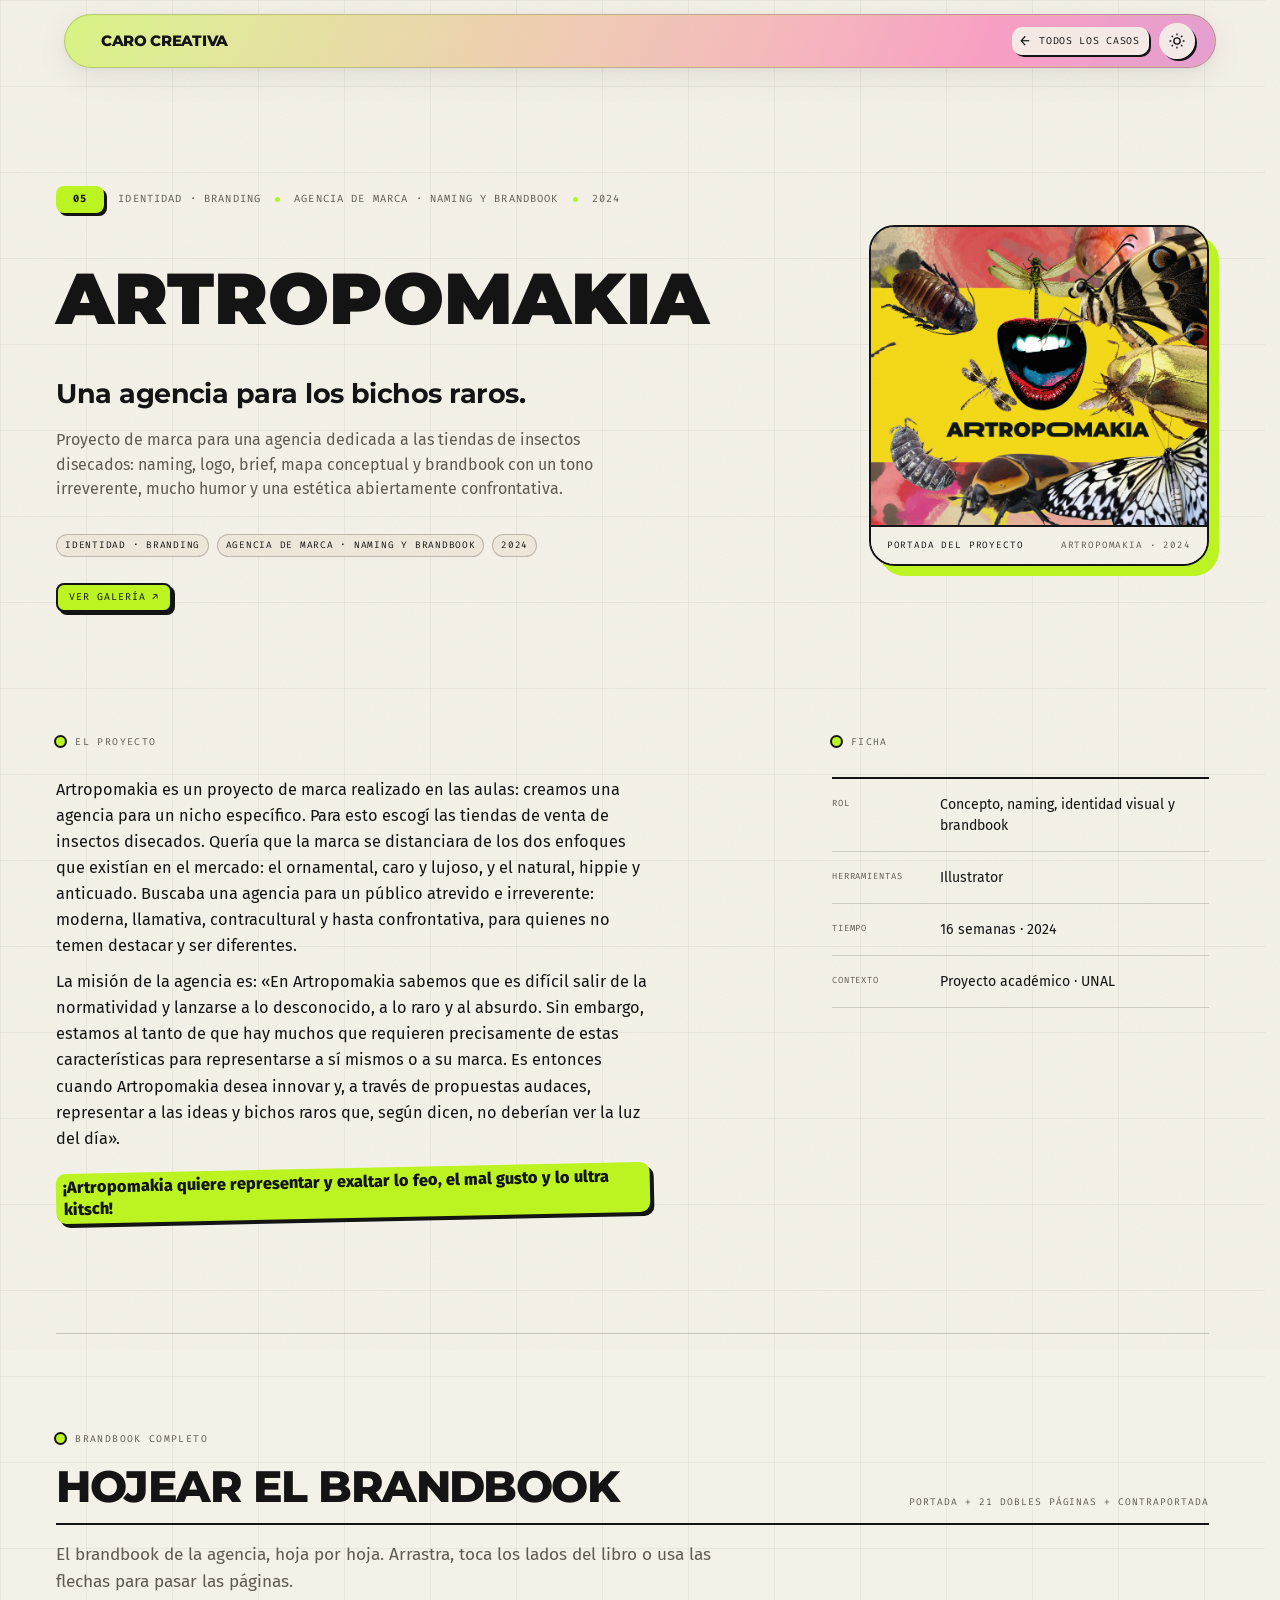
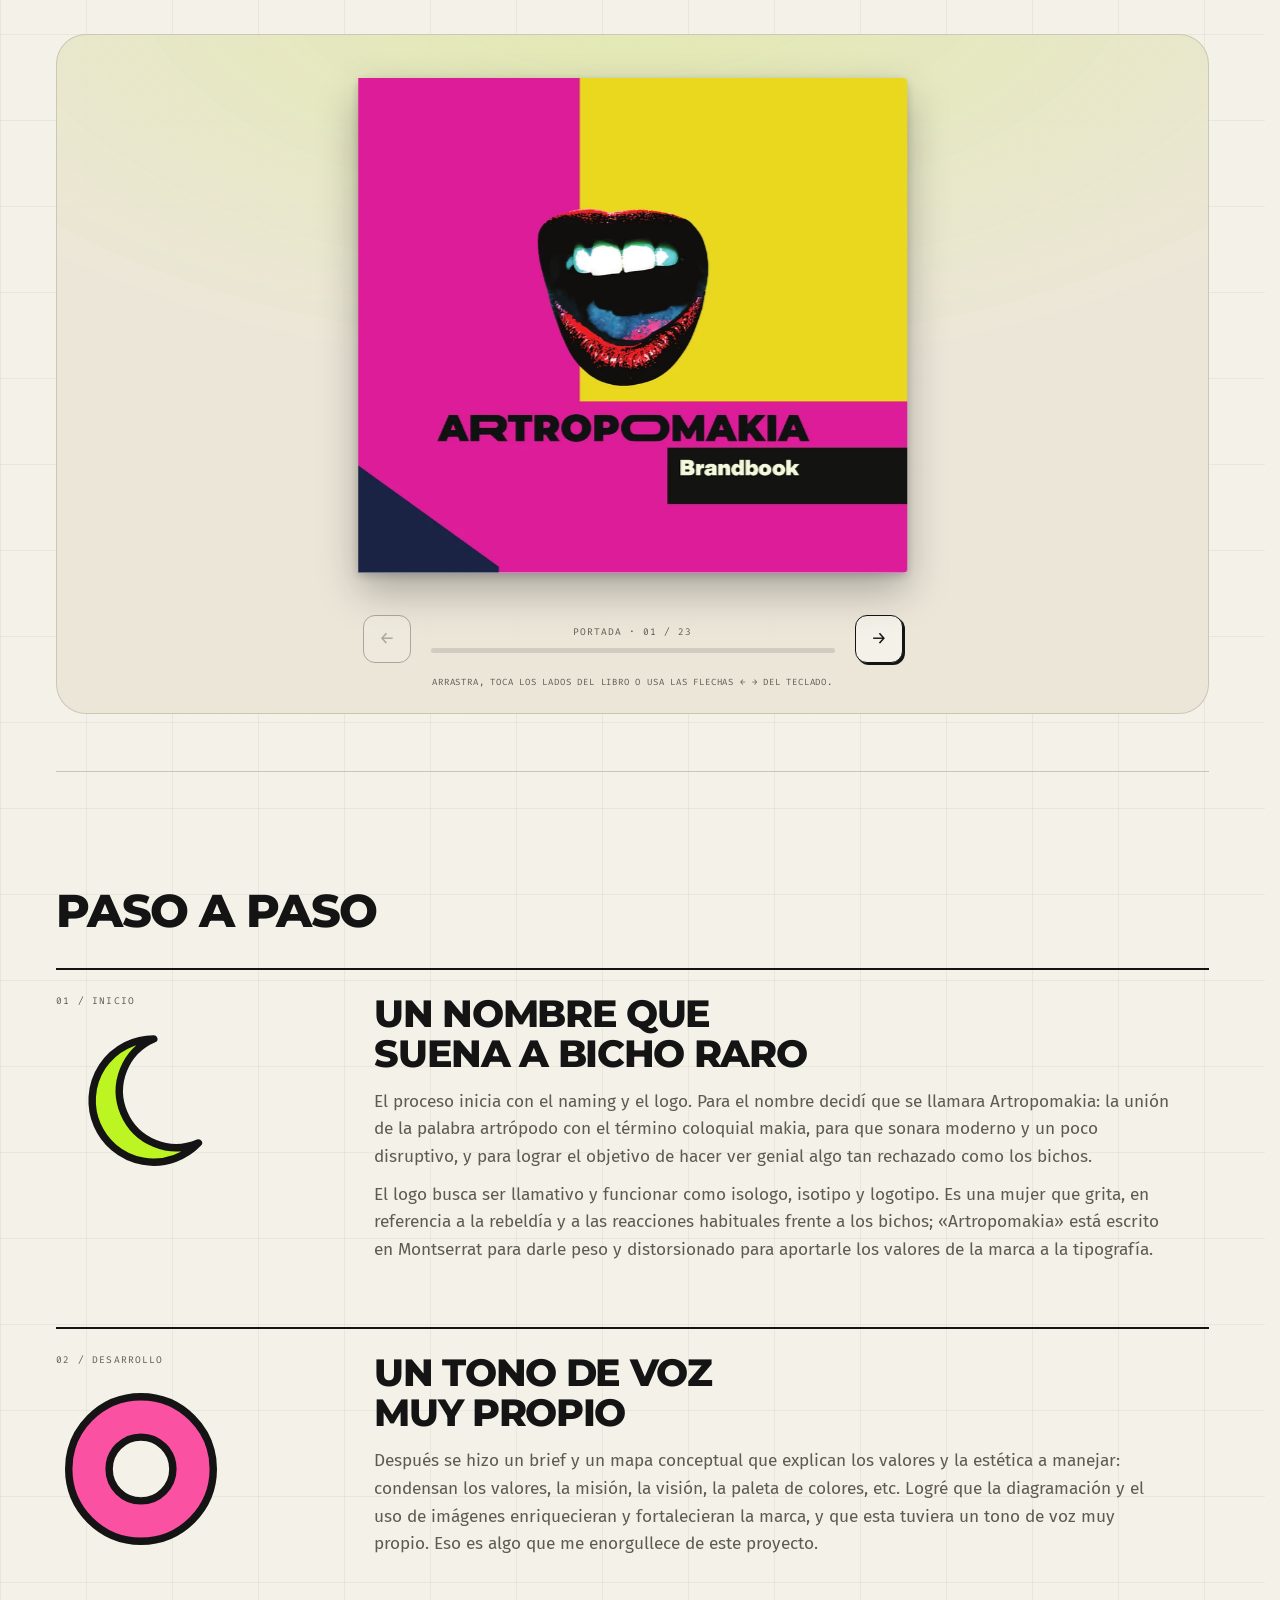
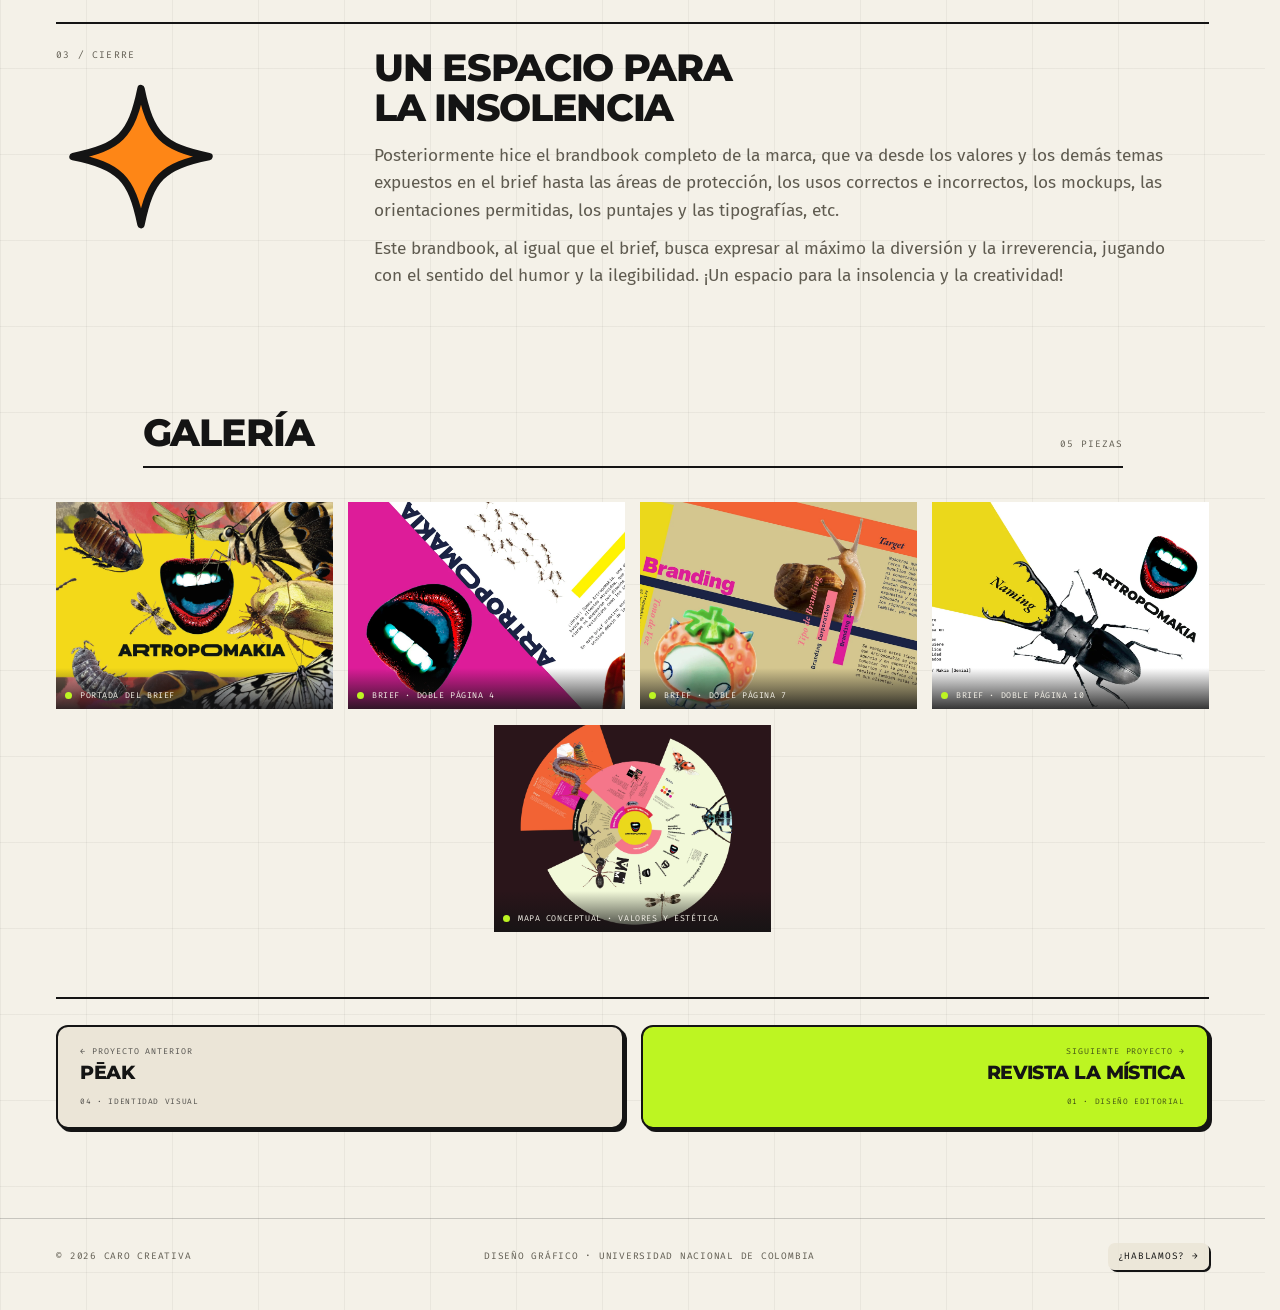
==== commit 9fbe070b: "Añade vista previa (og:image) a la portada y a los cinco artículos" ====
--- a/proyectos/artropomakia.html
+++ b/proyectos/artropomakia.html
@@ -9,6 +9,16 @@
   <meta property="og:title" content="Artropomakia — Caro Creativa">
   <meta property="og:description" content="Proyecto de marca para una agencia dedicada a las tiendas de insectos disecados: naming, logo, brief, mapa conceptual y brandbook con un tono irreverente, mucho humor y una estética abiertamente confrontativa.">
   <meta property="og:type" content="article">
+  <meta property="og:url" content="https://cgpantoja.github.io/portafolio/proyectos/artropomakia.html">
+  <meta property="og:site_name" content="Caro Creativa">
+  <meta property="og:locale" content="es_CO">
+  <meta property="og:image" content="https://cgpantoja.github.io/portafolio/assets/img/og/artropomakia.jpg">
+  <meta property="og:image:type" content="image/jpeg">
+  <meta property="og:image:width" content="1200">
+  <meta property="og:image:height" content="630">
+  <meta property="og:image:alt" content="Portada de Artropomakia: una boca que grita entre mariposas, escarabajos y una libélula sobre fondos amarillos y rojos">
+  <meta name="twitter:card" content="summary_large_image">
+  <link rel="canonical" href="https://cgpantoja.github.io/portafolio/proyectos/artropomakia.html">
 
   <link rel="icon" href="../assets/favicon.svg" type="image/svg+xml">
   <link rel="preconnect" href="https://fonts.googleapis.com">
